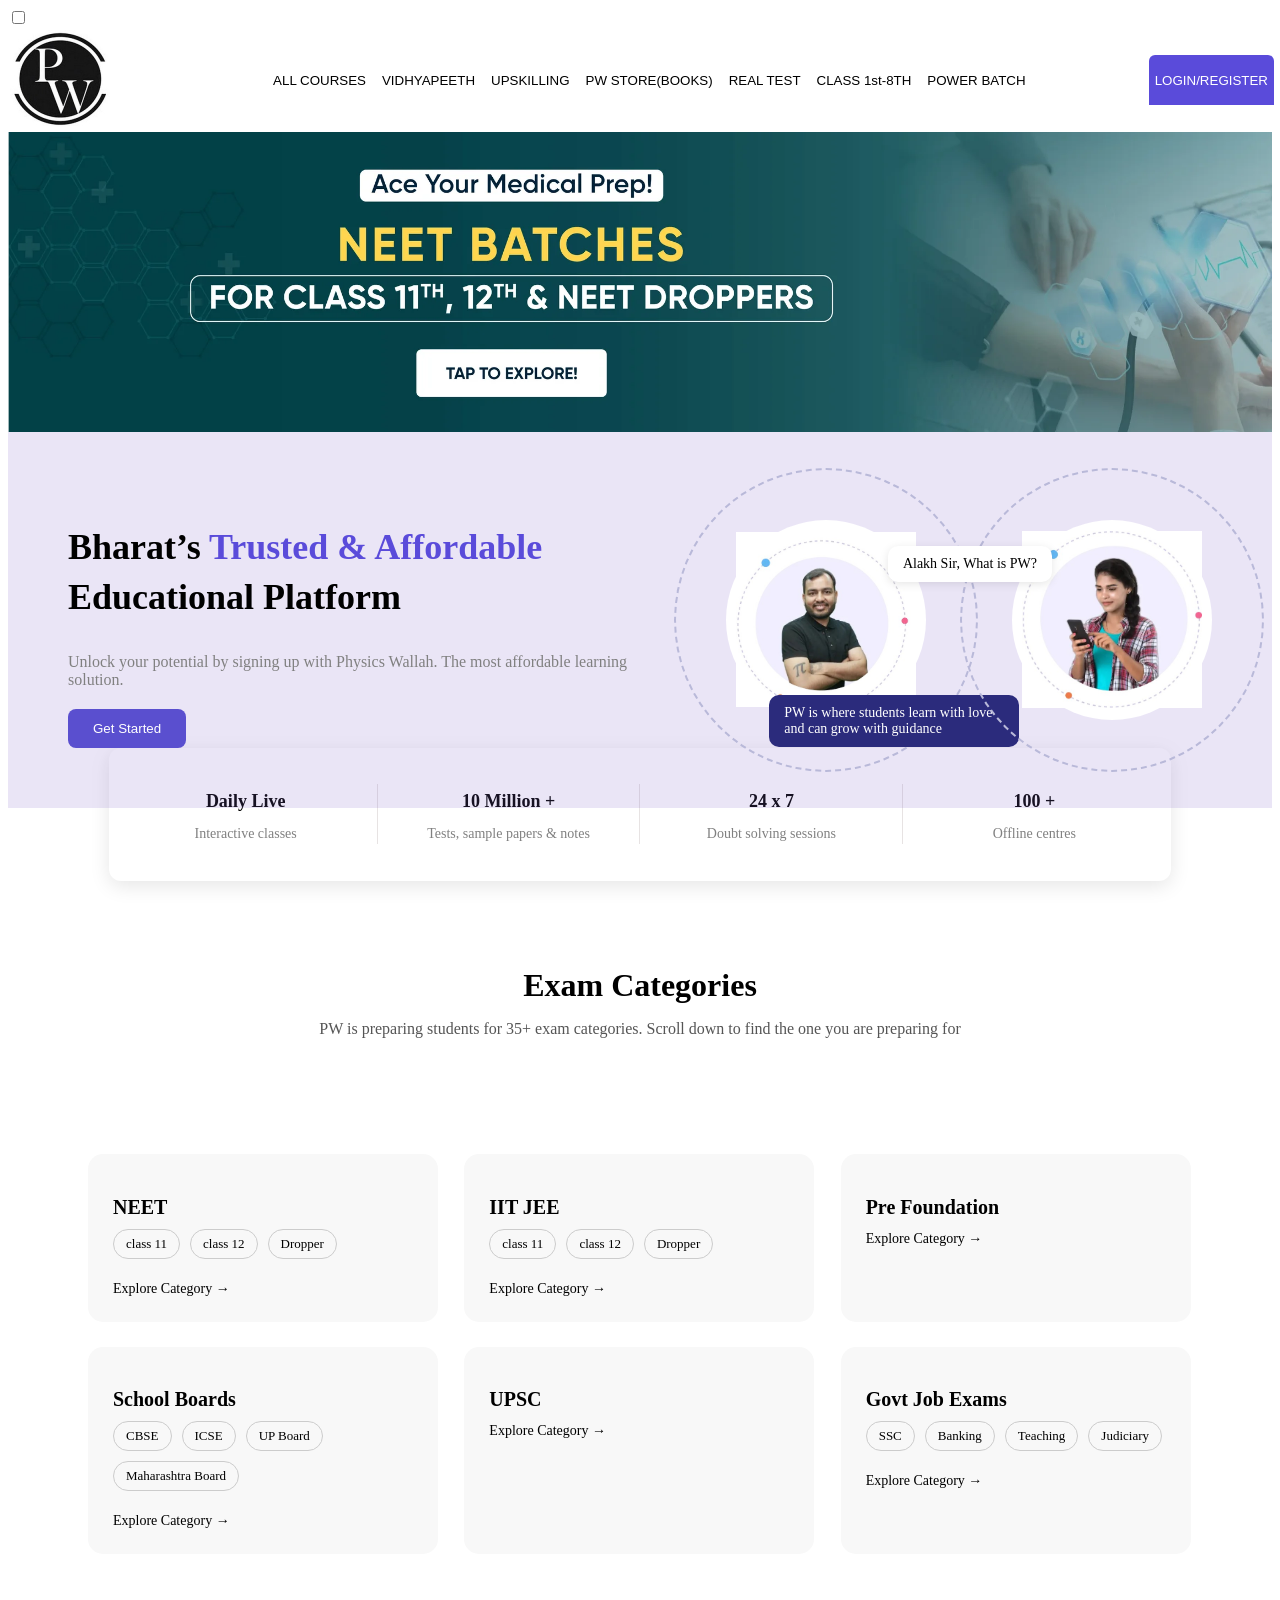
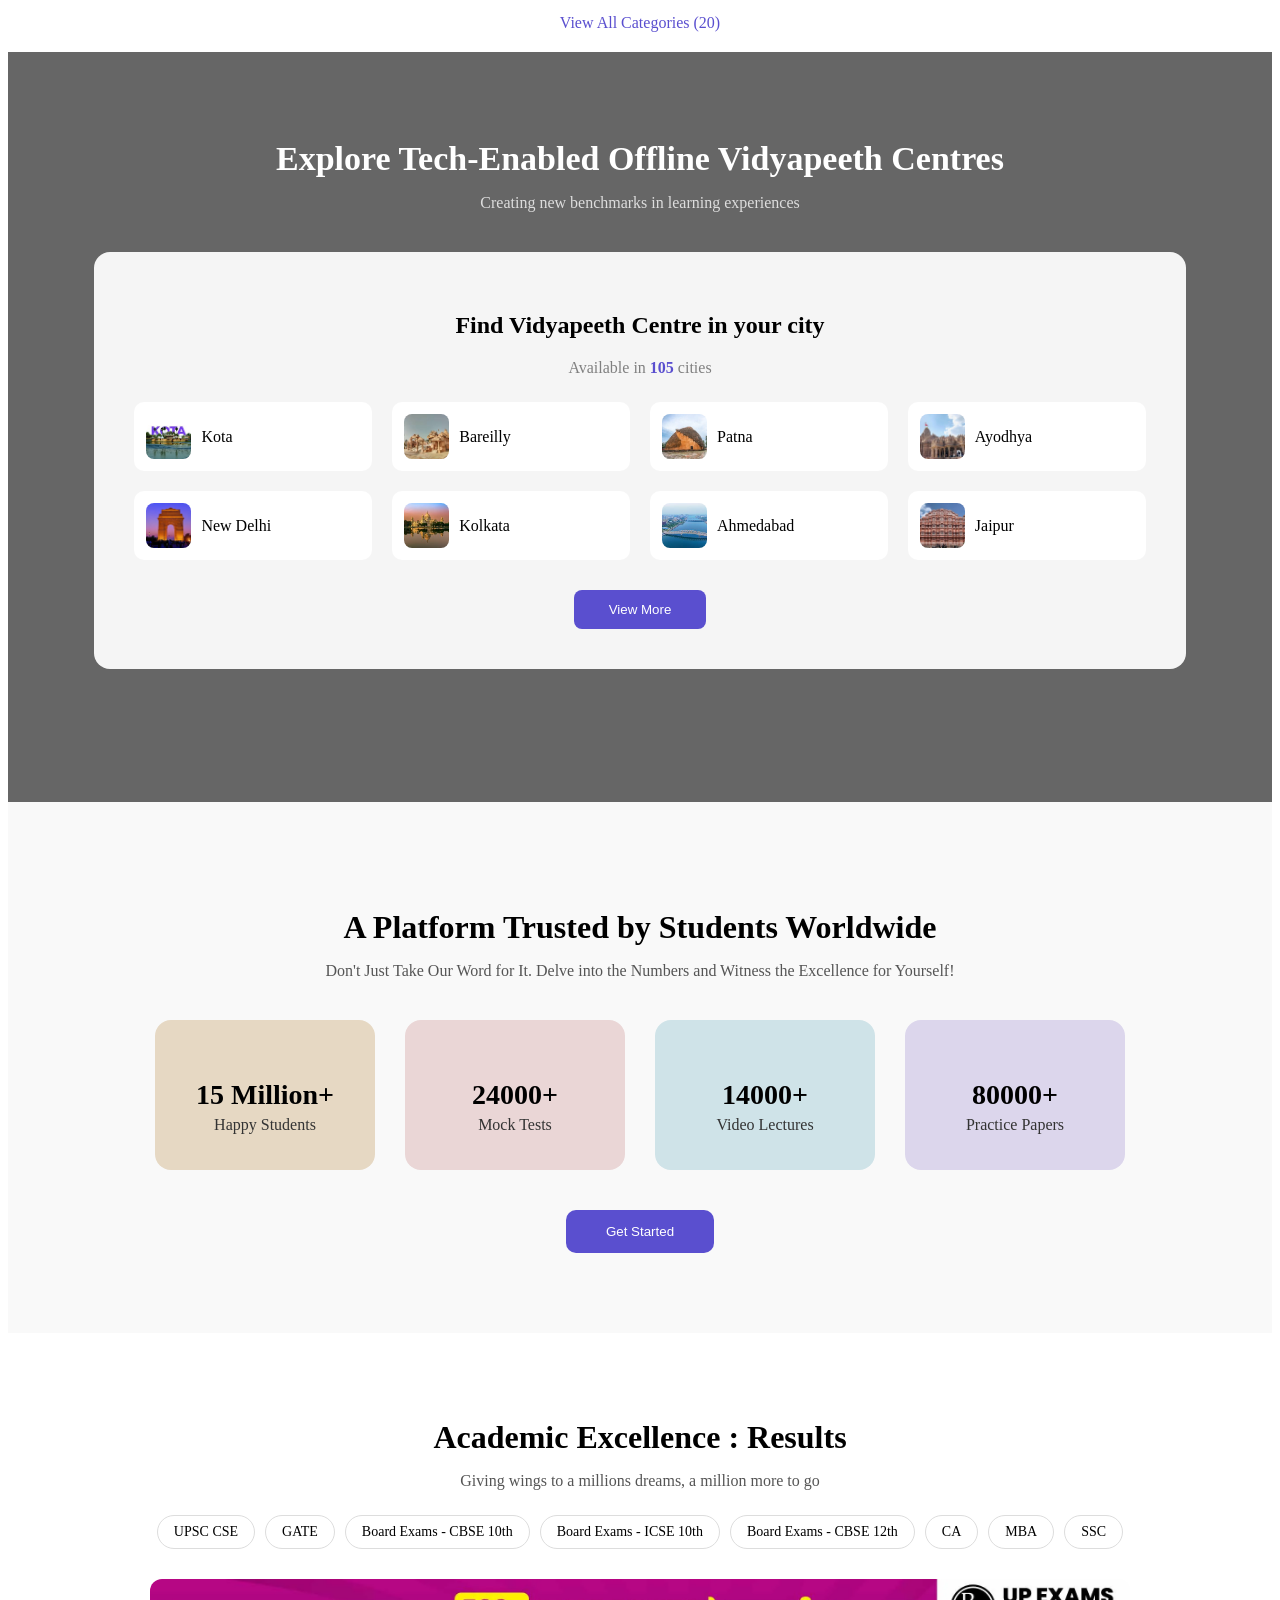
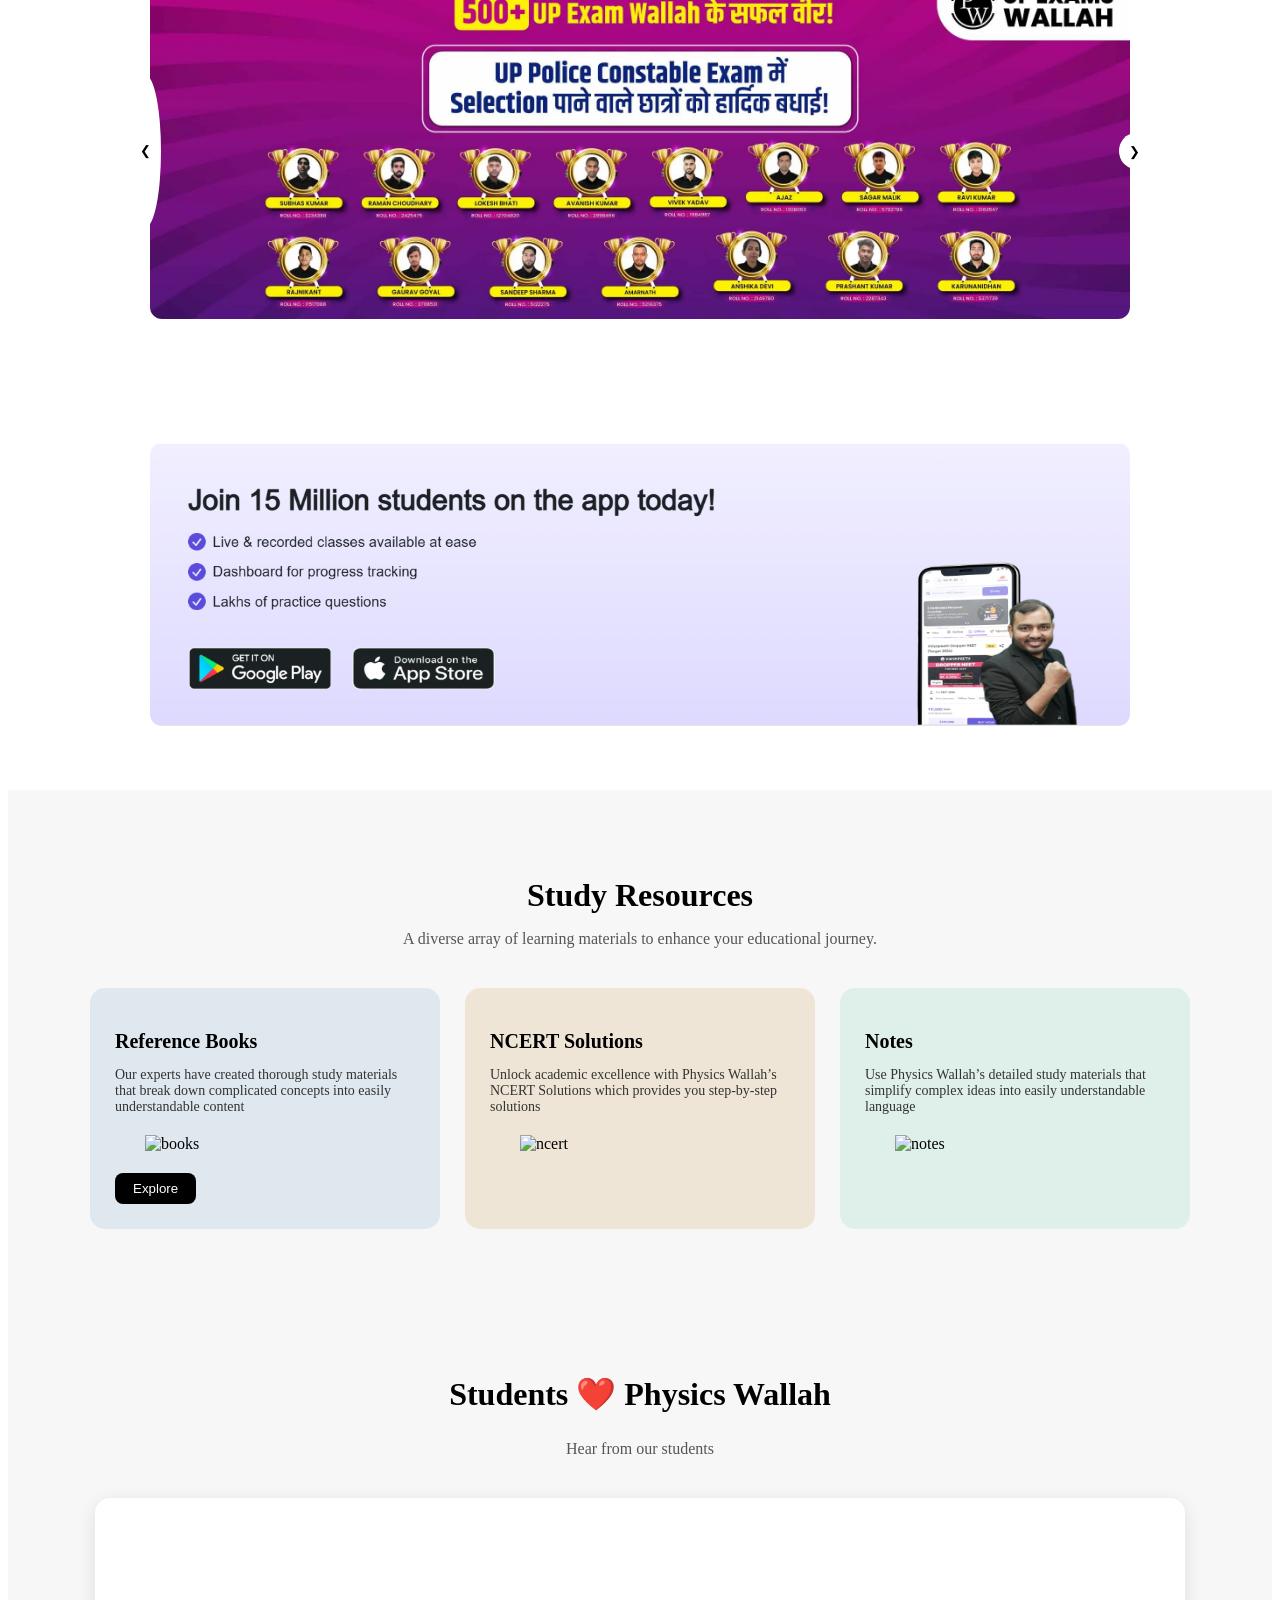
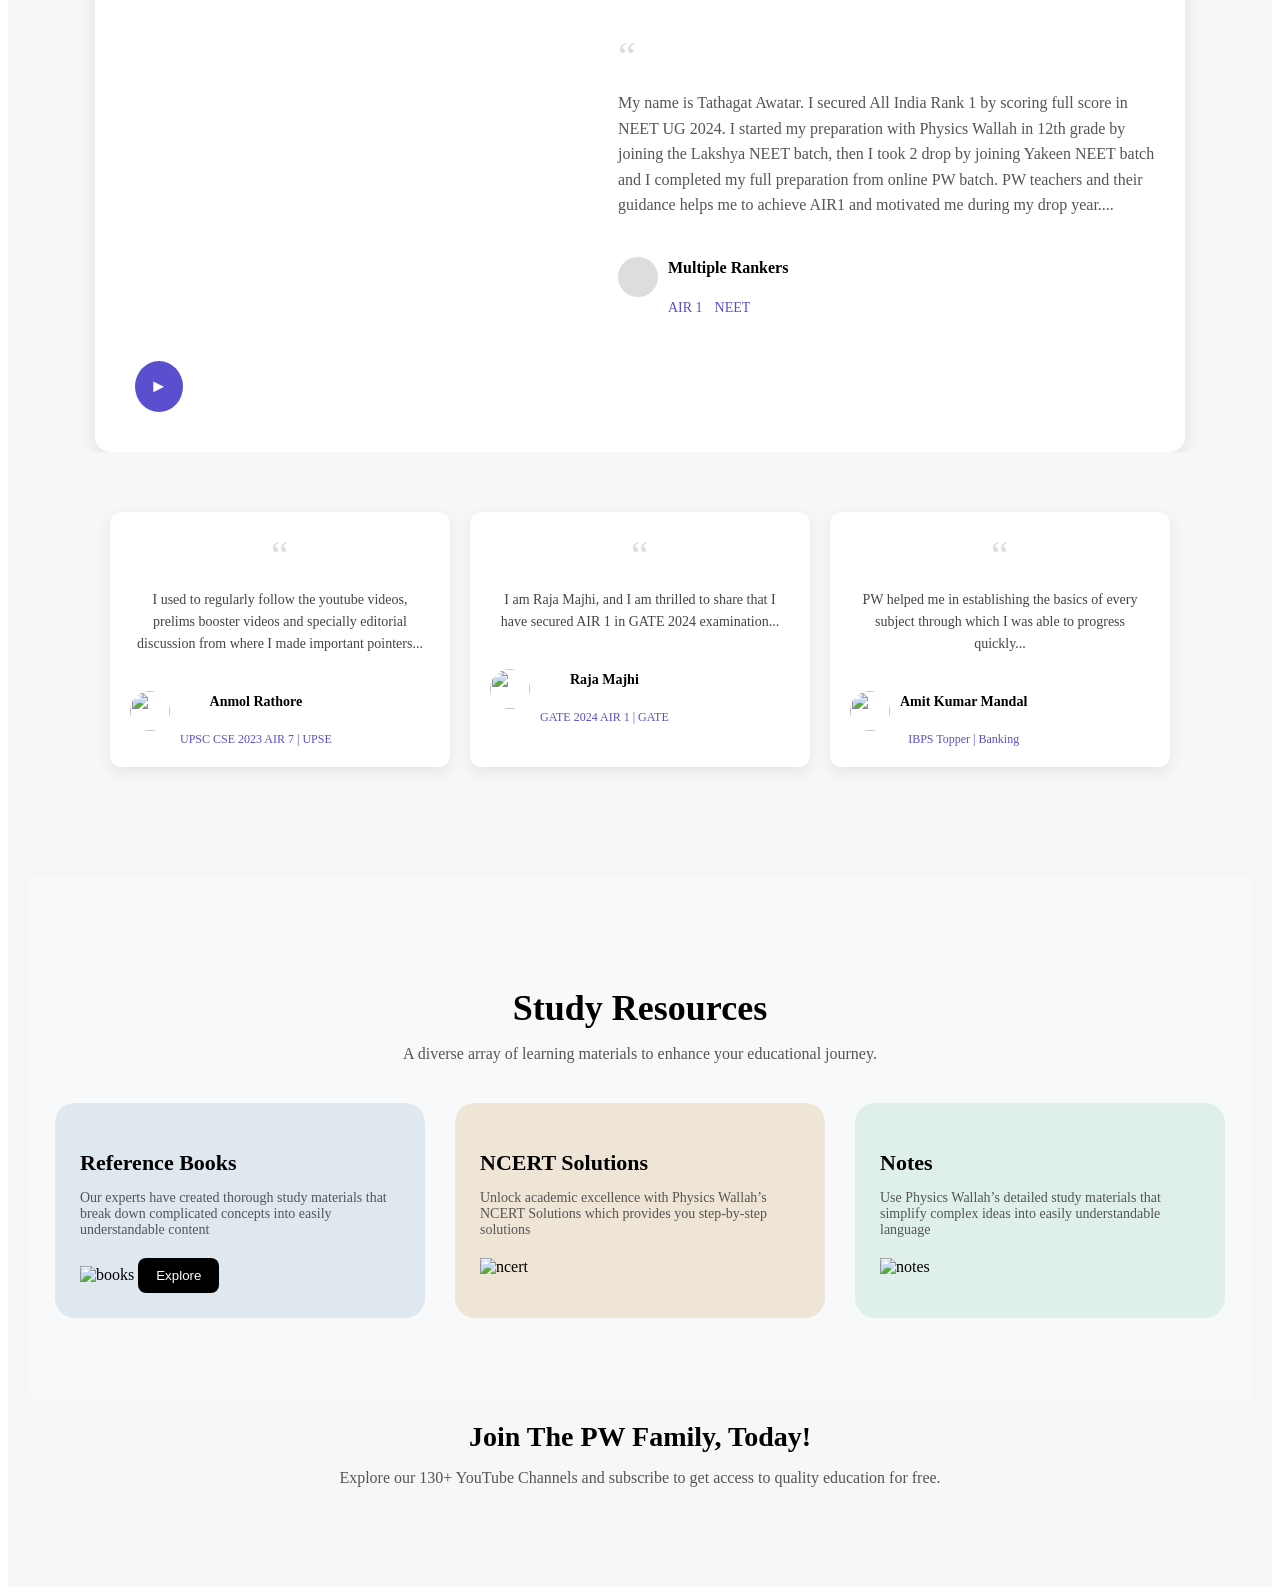
==== index.html @ 2d6296f9 "Rename Index.html to index.html" ====
<!DOCTYPE html>
<html lang="en">
<head>
    <meta charset="UTF-8">
    <meta name="viewport" content="width=device-width, initial-scale=1.0">
    <title>PW</title>
    <link rel="stylesheet" href="index.css">
    <link rel="stylesheet" href="https://cdnjs.cloudflare.com/ajax/libs/font-awesome/7.0.1/css/all.min.css" integrity="sha512-2SwdPD6INVrV/lHTZbO2nodKhrnDdJK9/kg2XD1r9uGqPo1cUbujc+IYdlYdEErWNu69gVcYgdxlmVmzTWnetw==" crossorigin="anonymous" referrerpolicy="no-referrer" />
</head>
<body>

  <label for="check"><i class="fa-solid fa-bars"></i></label>
  <input type="checkbox" id="check">
  <header id="navbr">
      <img src="IMAGES/logo (1).jpg" alt="">
            <ul class="mainoption">
              <nav>

           <button > <li class="option">ALL COURSES</li></button>
           <button > <li class="option"> VIDHYAPEETH</li></button>
            <button ><li class="option">UPSKILLING</li></button>
           <button > <li class="option">PW STORE(BOOKS)</li></button>
            <button ><li class="option">REAL TEST</li></button>
            <button ><li class="option">CLASS 1st-8TH</li></button>
           <button ><li class="option">POWER BATCH</li></button>   
                        

            </ul>
 <button class="btn">LOGIN/REGISTER</button>
 
          </nav>
 </header>
 <main>
 <section id="Firstpage">
 </section>
 <section class="hero">
  <div class="hero-left">
    <h1>
      Bharat’s <span>Trusted & Affordable</span><br>
      Educational Platform
    </h1>
    <p>
      Unlock your potential by signing up with Physics Wallah.
      The most affordable learning solution.
    </p>

    <button>Get Started</button>
  </div>

   <!-- LEFT PERSON -->
  <div class="person left">
    <div class="circle">
      <img src="IMAGES/hero-student-w (2) - Copy.jpg" alt="">
    </div>

    <div class="chat left-chat">
      PW is where students learn with love and can grow with guidance
    </div>
  </div>

  <!-- RIGHT PERSON -->
  <div class="person right">
    <div class="circle">
      <img src="IMAGES/hero-student-w (2).jpg" alt="">
    </div>

    <div class="chat right-chat">
      Alakh Sir, What is PW?
    </div>
  </div>

</section>

<!-- FEATURES SECTION -->
<section class="features">

  <div class="feature-box">
    <div class="feature">
    <i class="fa-solid fa-video"></i>
      <h3>Daily Live</h3>
      <p>Interactive classes</p>
    </div>

    <div class="divider"></div>

    <div class="feature">
    <i class="fa-solid fa-book"></i>
      <h3>10 Million +</h3>
      <p>Tests, sample papers & notes</p>
    </div>

    <div class="divider"></div>

    <div class="feature">
    <i class="fa-solid fa-circle-question"></i>
      <h3>24 x 7</h3>
      <p>Doubt solving sessions</p>
    </div>

    <div class="divider"></div>

    <div class="feature">
     <i class="fa-solid fa-award"></i>
      <h3>100 +</h3>
      <p>Offline centres</p>
    </div>
  </div>

</section>

<!-- EXAM CATEGORIES -->
<section class="exam">
  <h1>Exam Categories</h1>
  <p>
    PW is preparing students for 35+ exam categories. 
    Scroll down to find the one you are preparing for
  </p>
</section>

<section class="categories">

  <div class="card">
    <h2>NEET</h2>
    <div class="tags">
      <span>class 11</span>
      <span>class 12</span>
      <span>Dropper</span>
    </div>
    <div class="explore">Explore Category →</div>
  </div>

  <div class="card">
    <h2>IIT JEE</h2>
    <div class="tags">
      <span>class 11</span>
      <span>class 12</span>
      <span>Dropper</span>
    </div>
    <div class="explore">Explore Category →</div>
  </div>

  <div class="card">
    <h2>Pre Foundation</h2>
    <div class="explore">Explore Category →</div>
  </div>

  <div class="card">
    <h2>School Boards</h2>
    <div class="tags">
      <span>CBSE</span>
      <span>ICSE</span>
      <span>UP Board</span>
      <span>Maharashtra Board</span>
    </div>
    <div class="explore">Explore Category →</div>
  </div>

  <div class="card">
    <h2>UPSC</h2>
    <div class="explore">Explore Category →</div>
  </div>

  <div class="card">
    <h2>Govt Job Exams</h2>
    <div class="tags">
      <span>SSC</span>
      <span>Banking</span>
      <span>Teaching</span>
      <span>Judiciary</span>
    </div>
    <div class="explore">Explore Category →</div>
  </div>

</section>

<div class="view-all">View All Categories (20)</div>
<section class="offline">

  <!-- VIDEO BACKGROUND -->
  <video autoplay muted loop class="bg-video">
    <source src="IMAGES/background vd" type="video/mp4">
  </video>

  <!-- DARK OVERLAY -->
  <div class="overlay"></div>

  <!-- TEXT ON TOP -->
  <div class="offline-text">
    <h1>Explore Tech-Enabled Offline Vidyapeeth Centres</h1>
    <p>Creating new benchmarks in learning experiences</p>
  </div>

  <!-- WHITE BOX -->
  <div class="offline-box">

    <h2>Find Vidyapeeth Centre in your city</h2>
    <p class="cities">Available in <span>105</span> cities</p>

    <!-- CITY GRID -->
    <div class="city-grid">

      <div class="city">
        <img src="IMAGES/kota.jpg">
        <span>Kota</span>
      </div>

      <div class="city">
        <img src="IMAGES/bareilly.jpg">
        <span>Bareilly</span>
      </div>

      <div class="city">
        <img src="IMAGES/patna.jpg">
        <span>Patna</span>
      </div>

      <div class="city">
        <img src="IMAGES/ayodhya.jpg">
        <span>Ayodhya</span>
      </div>

      <div class="city">
        <img src="IMAGES/delhi.jpg">
        <span>New Delhi</span>
      </div>

      <div class="city">
        <img src="IMAGES/kolkata.jpg">
        <span>Kolkata</span>
      </div>

      <div class="city">
        <img src="IMAGES/ahmedabad.jpg">
        <span>Ahmedabad</span>
      </div>

      <div class="city">
        <img src="IMAGES/jaipur.jpg">
        <span>Jaipur</span>
      </div>

    </div>

    <button class="view-more">View More</button>

  </div>

</section>


</section>

<section class="stats">

  <h1>A Platform Trusted by Students Worldwide</h1>
  <p>
    Don't Just Take Our Word for It. Delve into the Numbers and Witness the Excellence for Yourself!
  </p>

  <div class="stats-container">

    <div class="stat-card">
      <h2>15 Million+</h2>
      <span>Happy Students</span>
    </div>

    <div class="stat-card">
      <h2>24000+</h2>
      <span>Mock Tests</span>
    </div>

    <div class="stat-card">
      <h2>14000+</h2>
      <span>Video Lectures</span>
    </div>

    <div class="stat-card">
      <h2>80000+</h2>
      <span>Practice Papers</span>
    </div>

  </div>

  <button class="get-started">Get Started</button>

</section>


<section class="results">

  <h1>Academic Excellence : Results</h1>
  <p>Giving wings to a millions dreams, a million more to go</p>

  <!-- FILTER BUTTONS -->
  <div class="filters">
    <span>UPSC CSE</span>
    <span>GATE</span>
    <span>Board Exams - CBSE 10th</span>
    <span>Board Exams - ICSE 10th</span>
    <span>Board Exams - CBSE 12th</span>
    <span>CA</span>
    <span>MBA</span>
    <span>SSC</span>
  </div>

  <!-- RESULT BANNER -->
  <div class="result-banner">
    <img src="IMAGES/exam wallah" alt="results">
    <button class="arrow left">&#10094;</button>
    <button class="arrow right">&#10095;</button>
  </div>

</section>

<!-- DOWNLOAD -->
  <section class="image-section">

  <div class="image-container">
    <img src="IMAGES/DOWNLOAD.png" alt="">
  </div>

</section>
<section class="resources">

  <h1>Study Resources</h1>
  <p>A diverse array of learning materials to enhance your educational journey.</p>

  <div class="resource-cards">

    <!-- CARD 1 -->
    <div class="card card1">
      <h2>Reference Books</h2>
      <p>
        Our experts have created thorough study materials that break down 
        complicated concepts into easily understandable content
      </p>
      <img src="books.png" alt="books">
      <button>Explore</button>
    </div>

    <!-- CARD 2 -->
    <div class="card card2">
      <h2>NCERT Solutions</h2>
      <p>
        Unlock academic excellence with Physics Wallah’s NCERT Solutions 
        which provides you step-by-step solutions
      </p>
      <img src="ncert.png" alt="ncert">
    </div>

    <!-- CARD 3 -->
    <div class="card card3">
      <h2>Notes</h2>
      <p>
        Use Physics Wallah’s detailed study materials that simplify 
        complex ideas into easily understandable language
      </p>
      <img src="notes.png" alt="notes">
    </div>

  </div>

</section>

<section class="testimonials">

  <h1>Students ❤️ Physics Wallah</h1>
  <p>Hear from our students</p>

  <div class="testimonial-card">

    <!-- LEFT SIDE (IMAGE / VIDEO) -->
    <div class="video-box">
      <iframe width="500" height="500" src="https://www.youtube.com/embed/xrEUbWOLZ34" title="NEET Topper Struggle" frameborder="0" allow="accelerometer; autoplay; clipboard-write; encrypted-media; gyroscope; picture-in-picture; web-share" referrerpolicy="strict-origin-when-cross-origin" allowfullscreen></iframe>
      <div class="play-btn">&#9658;</div>
    </div>

    <!-- RIGHT SIDE (TEXT) -->
    <div class="testimonial-content">
      <span class="quote">“</span>

      <p>
        My name is Tathagat Awatar. I secured All India Rank 1 by scoring full score in NEET UG 2024.
        I started my preparation with Physics Wallah in 12th grade by joining the Lakshya NEET batch,
        then I took 2 drop by joining Yakeen NEET batch and I completed my full preparation from online PW batch.
        PW teachers and their guidance helps me to achieve AIR1 and motivated me during my drop year....
      </p>

      <div class="student-info">
        <div class="avatar"></div>
        <div>
          <h4>Multiple Rankers</h4>
          <span class="tag">AIR 1</span>
          <span class="tag">NEET</span>
        </div>
      </div>

    </div>

  </div>

  <section class="reviews">

  <div class="review-cards">

    <!-- CARD 1 -->
    <div class="review-card">
      <span class="quote">“</span>
      <p>
        I used to regularly follow the youtube videos, prelims booster videos and specially editorial discussion 
        from where I made important pointers...
      </p>

      <div class="review-user">
        <img src="user1.jpg">
        <div>
          <h4>Anmol Rathore</h4>
          <span>UPSC CSE 2023 AIR 7 | UPSE</span>
        </div>
      </div>
    </div>

    <!-- CARD 2 -->
    <div class="review-card">
      <span class="quote">“</span>
      <p>
        I am Raja Majhi, and I am thrilled to share that I have secured AIR 1 in GATE 2024 examination...
      </p>

      <div class="review-user">
        <img src="user2.jpg">
        <div>
          <h4>Raja Majhi</h4>
          <span>GATE 2024 AIR 1 | GATE</span>
        </div>
      </div>
    </div>

    <!-- CARD 3 -->
    <div class="review-card">
      <span class="quote">“</span>
      <p>
        PW helped me in establishing the basics of every subject through which I was able to progress quickly...
      </p>

      <div class="review-user">
        <img src="user3.jpg">
        <div>
          <h4>Amit Kumar Mandal</h4>
          <span>IBPS Topper | Banking</span>
        </div>
      </div>
    </div>

  </div>

  
</section>



<section class="resources-section">
  <div class="container">

    <h2 class="section-title">Study Resources</h2>
    <p class="section-subtitle">
      A diverse array of learning materials to enhance your educational journey.
    </p>

    <div class="resources-grid">

      <!-- Card 1 -->
      <div class="resource-card card1">
        <h3>Reference Books</h3>
        <p>
          Our experts have created thorough study materials that break down 
          complicated concepts into easily understandable content
        </p>
        <img src="books.png" alt="books">
        <button class="explore-btn">Explore</button>
      </div>

      <!-- Card 2 -->
      <div class="resource-card card2">
        <h3>NCERT Solutions</h3>
        <p>
          Unlock academic excellence with Physics Wallah’s NCERT Solutions 
          which provides you step-by-step solutions
        </p>
        <img src="ncert.png" alt="ncert">
      </div>

      <!-- Card 3 -->
      <div class="resource-card card3">
        <h3>Notes</h3>
        <p>
          Use Physics Wallah’s detailed study materials that simplify complex 
          ideas into easily understandable language
        </p>
        <img src="notes.png" alt="notes">
      </div>

    </div>

  </div>
</section>


<!-- CTA -->
  <div class="cta">
    <h2>Join The PW Family, Today!</h2>
    <p>Explore our 130+ YouTube Channels and subscribe to get access to quality education for free.</p>
  </div>

</section>


</main>



</body>
</html>
---- index.css ----
*/{
border: 0px;
margin: 0px;
box-sizing: border-box;
scroll-behavior: smooth;
}

#navbr{
width: 100%;
height: 100%;
border: 2px solid white;
display: flex;
flex-wrap: wrap;
justify-content: space-between;
align-items: center;
}



.mainoption{ 
list-style: none;
gap: 30px;
display: flex;
font-weight: 100;
}
 
.mainoption button{
border: none;
background-color: white;
}

.btn{
color: white;
background-color: rgb(90, 75, 218);
border-top-left-radius: 6px;
border-top-right-radius: 6px;
border: 3px;
height: 50px;

}

.option{
display: flex;
cursor: pointer;
}

.option button{
  transition: all 1s ease;
}

#option button:hover{
background-color: #5a4fcf;

}

#Firstpage{
display: flex;
height: 300px;
width: 100%;
background-size: cover;
background-repeat: no-repeat;
background-image: url(IMAGES/banner2.webp);
justify-content: center;
align-items: center;
flex-direction: column;

}

.hero {
  display: flex;
  justify-content: space-between;
  align-items: center;
  padding: 60px;
  background: #866ac82c;
  position: relative;

}

.hero-left {
  width: 50%;
  position: relative;
}

.hero-left h1 {
  font-size: 36px;
  line-height: 1.4;
}

.hero-left span {
  color: rgb(90, 75, 218) ;
}

.hero-left p {
  margin: 20px 0;
  color: gray;
}

.hero-left button {
  padding: 12px 25px;
  background: #5a4fcf;
  color: white;
  border: none;
  border-radius: 8px;
  cursor: pointer;
}

.hero-left button:hover {
  background: #473bb5;
}

/* RIGHT SIDE DESIGN */
.hero-right {
  width: 40%;
}

* SECTION BACKGROUND */
.interaction {
  position: relative;
  height: 500px;
  background: linear-gradient(to right, #f5f5f5, #eaeafc);
  overflow: hidden;
}

/* PERSON COMMON */
.person {
  /* position: absolute; */
}

/* LEFT PERSON */
.left {
  bottom: 20px;
  left: 80px;
}

/* RIGHT PERSON */
.right {
  top: 50px;
  right: 100px;
}

/* CIRCLE DESIGN */
.circle {
  width: 200px;
  height: 200px;
  border-radius: 50%;
  background: white;
  display: flex;
  justify-content: center;
  align-items: center;
  position: relative;
}

/* DOTTED BORDER EFFECT */
.circle::after {
  content: "";
  position: absolute;
  width: 300px;
  height: 300px;
  border: 2px dashed #b9b9d9;
  border-radius: 50%;
}

/* IMAGE */
.circle img {
  width: 180px;
}

/* CHAT BOX */
.chat {
  position: absolute;
  padding: 10px 15px;
  border-radius: 10px;
  font-size: 14px;
  max-width: 220px;
}

/* LEFT CHAT */
.left-chat {
  background: #2b2b7c;
  color: white;
  top: 70%;
  /* left: 220px; */
  right: 20%;
}

/* RIGHT CHAT */
.right-chat {
  background: white;
  color: black;
  bottom: 60%;
  right: 220px;
  box-shadow: 0 2px 10px rgba(0,0,0,0.1);
}

/* ===== FEATURES SECTION ===== */
.features {
  display: flex;
  justify-content: center;
  margin-top: -60px;
}

.feature-box {
  background: white;
  width: 80%;
  display: flex;
  justify-content: space-between;
  padding: 25px;
  border-radius: 12px;
  box-shadow: 0 5px 20px rgba(0,0,0,0.1);
  align-items: center;
}

/* SINGLE FEATURE */
.feature {
  text-align: center;
  width: 22%;
}

.feature img {
  width: 40px;
  margin-bottom: 10px;
}

.feature h3 {
  font-size: 18px;
  margin-bottom: 5px;
}

.feature p {
  font-size: 14px;
  color: gray;
}

/* DIVIDER LINE */
.divider {
  width: 1px;
  height: 60px;
  background: #e7e3e3;
}

/* ===== EXAM SECTION ===== */
.exam {
  text-align: center;
  padding: 60px 20px;
}

.exam h1 {
  font-size: 32px;
  margin-bottom: 10px;
}

.exam p {
  color: #555;
  font-size: 16px;
}

/* ===== CATEGORY GRID ===== */
.categories {
  display: grid;
  grid-template-columns: repeat(3, 1fr);
  gap: 25px;
  padding: 40px 80px;
}

/* CARD */
.card {
  background: #f8f8f8;
  padding: 25px;
  border-radius: 12px;
  position: relative;
  overflow: hidden;
  transition: 0.3s;
  
}

.card:hover {
  transform: translateY(-5px);
}

/* TITLE */
.card h2 {
  margin-bottom: 15px;
}

/* TAGS */
.tags {
  display: flex;
  flex-wrap: wrap;
  gap: 10px;
  margin-bottom: 20px;
}

.tags span {
  border: 1px solid #ccc;
  padding: 6px 12px;
  border-radius: 20px;
  font-size: 13px;
}

/* EXPLORE BUTTON */
.explore {
  font-size: 14px;
  cursor: pointer;
  display: inline-block;
}

.explore:hover {
  color: #5a4fcf;
}

/* RIGHT SIDE CURVE DESIGN */
.card::after {
  content: "";
  position: absolute;
  width: 180px;
  height: 180px;
  background: #e6e6f9;
  border-radius: 50%;
  right: -60px;
  top: -40px;
}

/* VIEW ALL */
.view-all {
  text-align: center;
  margin: 20px;
  color: #5a4fcf;
  cursor: pointer;
}

/* ===== OFFLINE SECTION ===== */
.offline {
  position: relative;
  height: 750px;
  overflow: hidden;
}

/* VIDEO BACKGROUND */
.bg-video {
  position: absolute;
  width: 100%;
  height: 100%;
  object-fit: cover;
  top: 0;
  left: 0;
}

/* DARK OVERLAY */
.overlay {
  position: absolute;
  width: 100%;
  height: 100%;
  background: rgba(0,0,0,0.6);
  top: 0;
  left: 0;
}

/* TEXT */
.offline-text {
  position: relative;
  z-index: 2;
  text-align: center;
  color: white;
  padding-top: 60px;
}

.offline-text h1 {
  font-size: 34px;
  margin-bottom: 10px;
}

.offline-text p {
  color: #ddd;
}

/* WHITE BOX */
.offline-box {
  position: relative;
  z-index: 2;
  width: 80%;
  margin: 40px auto;
  background: #f5f5f5;
  padding: 40px;
  border-radius: 16px;
  text-align: center;
}

/* SUBTEXT */
.cities {
  margin: 10px 0 25px;
  color: gray;
}

.cities span {
  color: #5a4fcf;
  font-weight: bold;
}

/* GRID */
.city-grid {
  display: grid;
  grid-template-columns: repeat(4, 1fr);
  gap: 20px;
}

/* CITY CARD */
.city {
  background: white;
  padding: 12px;
  border-radius: 10px;
  display: flex;
  align-items: center;
  gap: 10px;
  transition: 0.3s;
  cursor: pointer;
}

.city:hover {
  transform: scale(1.05);
}

/* IMAGE */
.city img {
  width: 45px;
  height: 45px;
  border-radius: 8px;
  object-fit: cover;
}

/* BUTTON */
.view-more {
  margin-top: 30px;
  padding: 12px 35px;
  background: #5a4fcf;
  color: white;
  border: none;
  border-radius: 8px;
  cursor: pointer;
}

.view-more:hover {
  background: #473bb5;
}

/* ===== STATS SECTION ===== */
.stats {
  text-align: center;
  padding: 80px 20px;
  background: #f9f9f9;
}

/* HEADING */
.stats h1 {
  font-size: 32px;
  margin-bottom: 10px;
}

/* SUBTEXT */
.stats p {
  color: #555;
  margin-bottom: 40px;
}

/* CONTAINER */
.stats-container {
  display: flex;
  justify-content: center;
  gap: 30px;
  flex-wrap: wrap;
}

/* CARD */
.stat-card {
  width: 220px;
  height: 150px;
  border-radius: 16px;
  display: flex;
  flex-direction: column;
  justify-content: center;
  align-items: center;
}

/* COLORS  */
.stat-card:nth-child(1) {
  background: #e6d8c3;
}

.stat-card:nth-child(2) {
  background: #ead6d6;
}

.stat-card:nth-child(3) {
  background: #cfe3e8;
}

.stat-card:nth-child(4) {
  background: #dcd6ec;
}

/* TEXT */
.stat-card h2 {
  font-size: 28px;
  margin-bottom: 5px;
}

.stat-card span {
  color: #333;
}

/* BUTTON */
.get-started {
  margin-top: 40px;
  padding: 14px 40px;
  background: #5a4fcf;
  color: white;
  border: none;
  border-radius: 10px;
  cursor: pointer;
}

.get-started:hover {
  background: #473bb5;
}
/* ===== RESULTS SECTION ===== */
.results {
  text-align: center;
  padding: 60px 20px;
}

/* HEADING */
.results h1 {
  font-size: 32px;
  margin-bottom: 10px;
}

.results p {
  color: #555;
  margin-bottom: 25px;
}

/* FILTER BUTTONS */
.filters {
  display: flex;
  justify-content: center;
  flex-wrap: wrap;
  gap: 10px;
  margin-bottom: 30px;
}

.filters span {
  padding: 8px 16px;
  border: 1px solid #ddd;
  border-radius: 20px;
  font-size: 14px;
  cursor: pointer;
}

.filters span:hover {
  background: #5a4fcf;
  color: white;
}

/* BANNER */
.result-banner {
  position: relative;
  width: 80%;
  margin: auto;
}

.result-banner img {
  width: 100%;
  border-radius: 12px;
}

/* ARROWS */
.arrow {
  position: absolute;
  top: 50%;
  transform: translateY(-50%);
  background: white;
  border: none;
  padding: 10px;
  border-radius: 50%;
  cursor: pointer;
}

.arrow.left {
  left: -20px;
}

.arrow.right {
  right: -20px;
}

/* ===== IMAGE SECTION ===== */
.image-section {
  text-align: center;
  padding: 60px 20px;
}

.image-section h2 {
  font-size: 28px;
  margin-bottom: 25px;
}

/* IMAGE BOX */
.image-container {
  width: 80%;
  margin: auto;
}

.image-container img {
  width: 100%;
  border-radius: 12px;
}


/* SECTION */
.resources {
  text-align: center;
  padding: 60px 20px;
  background: #f7f7f7;
}

/* HEADING */
.resources h1 {
  font-size: 32px;
  margin-bottom: 10px;
}

.resources p {
  color: #555;
  margin-bottom: 40px;
}

/* CARD CONTAINER */
.resource-cards {
  display: flex;
  justify-content: center;
  gap: 25px;
  flex-wrap: wrap;
}

/* CARD */
.card {
  width: 300px;
  padding: 25px;
  border-radius: 15px;
  text-align: left;
  transition: 0.3s;
}

/* REMOVE ANY SHAPE */
.card::before,
.card::after {
  display: none;
}

/* COLORS */
.card1 {
  background: #dfeaf1;
}

.card2 {
  background: #efe3d2;
}

.card3 {
  background: #d9ebe6;
}

/* TEXT */
.card h2 {
  margin-bottom: 10px;
  font-size: 20px;
}

.card p {
  font-size: 14px;
  color: #333;
  margin-bottom: 20px;
}

/* IMAGE */
.card img {
  width: 80%;
  display: block;
  margin: 20px auto;
}

/* BUTTON */
.card button {
  background: black;
  color: white;
  border: none;
  padding: 8px 18px;
  border-radius: 8px;
  cursor: pointer;
}

/* HOVER EFFECT */
.card:hover {
  transform: translateY(-8px);
}

/* ===== TESTIMONIAL SECTION ===== */
.testimonials {
  text-align: center;
  padding: 60px 20px;
  background: #f7f7f7;
}

.testimonials h1 {
  font-size: 32px;
}

.testimonials p {
  color: #555;
  margin-bottom: 40px;
}

/* CARD */
.testimonial-card {
  display: flex;
  align-items: center;
  gap: 30px;
  background: white;
  padding: 25px;
  border-radius: 15px;
  width: 85%;
  margin: auto;
  box-shadow: 0 5px 20px rgba(0,0,0,0.1);
}

/* LEFT VIDEO */
.video-box {
  position: relative;
  width: 45%;
}

.video-box img {
  width: 100%;
  border-radius: 10px;
}

/* PLAY BUTTON */
.play-btn {
  position: absolute;
  bottom: 15px;
  left: 15px;
  background: #5a4fcf;
  color: white;
  padding: 15px;
  border-radius: 50%;
  font-size: 18px;
  cursor: pointer;
}

/* RIGHT TEXT */
.testimonial-content {
  text-align: left;
  width: 55%;
}

.quote {
  font-size: 50px;
  color: #ddd;
}

.testimonial-content p {
  margin: 10px 0 20px;
  line-height: 1.6;
}

/* STUDENT INFO */
.student-info {
  display: flex;
  align-items: center;
  gap: 10px;
}

.avatar {
  width: 40px;
  height: 40px;
  background: #ddd;
  border-radius: 50%;
}

.tag {
  color: #5a4fcf;
  font-size: 14px;
  margin-right: 8px;
}

/* ===== REVIEWS SECTION ===== */
.reviews {
  padding: 60px 20px;
  background: #f7f7f7;
}

/* CARDS CONTAINER */
.review-cards {
  display: flex;
  gap: 20px;
  justify-content: center;
  flex-wrap: wrap;
  margin-bottom: 50px;
}

/* SINGLE CARD */
.review-card {
  width: 300px;
  background: white;
  padding: 20px;
  border-radius: 12px;
  box-shadow: 0 5px 15px rgba(0,0,0,0.08);
}

/* QUOTE */
.quote {
  font-size: 40px;
  color: #ddd;
}

/* TEXT */
.review-card p {
  font-size: 14px;
  color: #444;
  margin: 10px 0 20px;
  line-height: 1.6;
}

/* USER */
.review-user {
  display: flex;
  align-items: center;
  gap: 10px;
}

.review-user img {
  width: 40px;
  height: 40px;
  border-radius: 50%;
}

.review-user h4 {
  font-size: 14px;
}

.review-user span {
  font-size: 12px;
  color: #5a4fcf;
}

/* CTA */
.cta {
  text-align: center;
}

.cta h2 {
  font-size: 28px;
  margin-bottom: 10px;
}

.cta p {
  color: #555;
}

.resources-section {
  padding: 80px 20px;
  background: #f8f9fb;
  text-align: center;
}

.section-title {
  font-size: 36px;
  font-weight: 700;
  margin-bottom: 10px;
}

.section-subtitle {
  color: #555;
  margin-bottom: 50px;
  font-size: 16px;
}

.resources-grid {
  display: flex;
  gap: 30px;
  justify-content: center;
  flex-wrap: wrap;
}

.resource-card {
  width: 320px;
  padding: 25px;
  border-radius: 20px;
  text-align: left;
  position: relative;
  transition: 0.3s;
}

.resource-card h3 {
  font-size: 22px;
  margin-bottom: 10px;
}

.resource-card p {
  font-size: 14px;
  color: #555;
  margin-bottom: 20px;
}

/* Images */
.resource-card img {
  width: 100%;
  max-height: 180px;
  object-fit: contain;
}

/* Button */
.explore-btn {
  background: black;
  color: white;
  border: none;
  padding: 10px 18px;
  border-radius: 8px;
  cursor: pointer;
}

/* Background Colors */
.card1 {
  background: #dfe8ee;
}

.card2 {
  background: #efe5d6;
}

.card3 {
  background: #dff0ea;
}

/* Hover Effect */
.resource-card:hover {
  transform: translateY(-8px);
}

@media(max-width:320px){





  #check:checked~
}
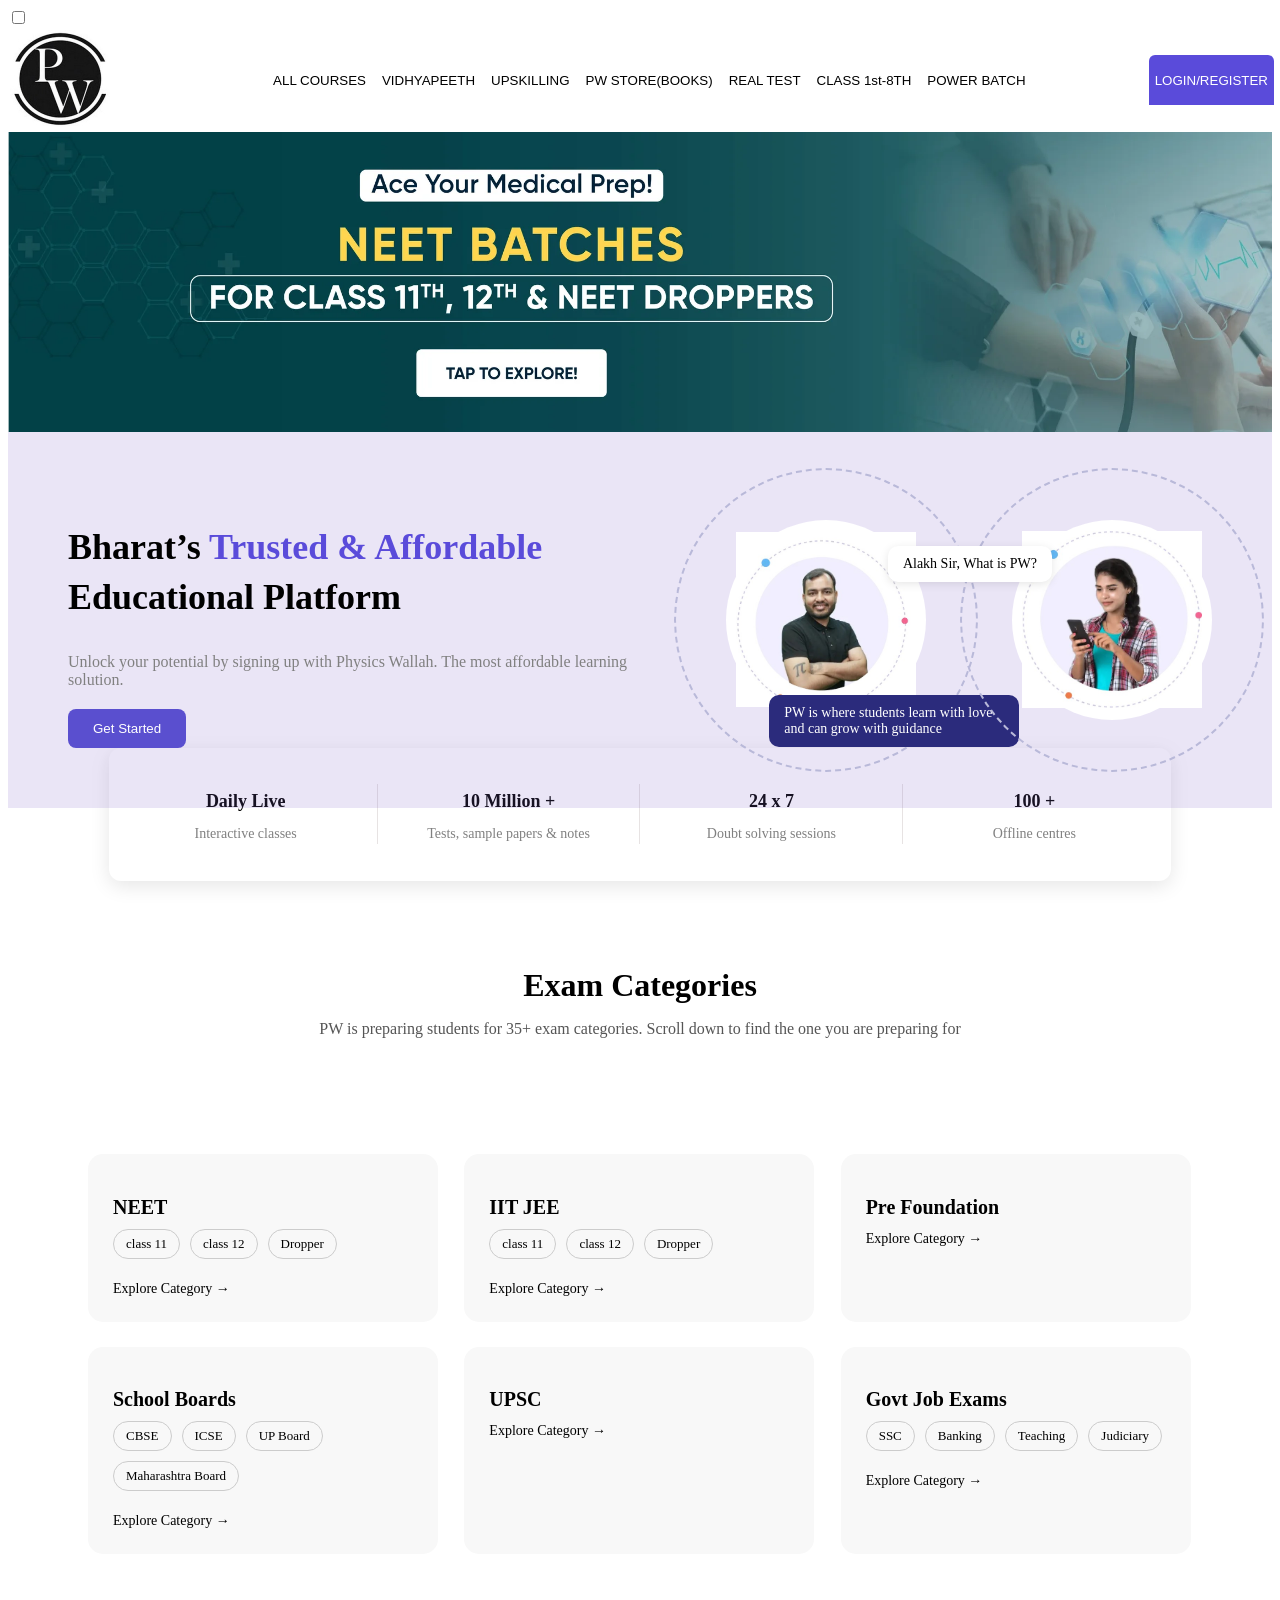
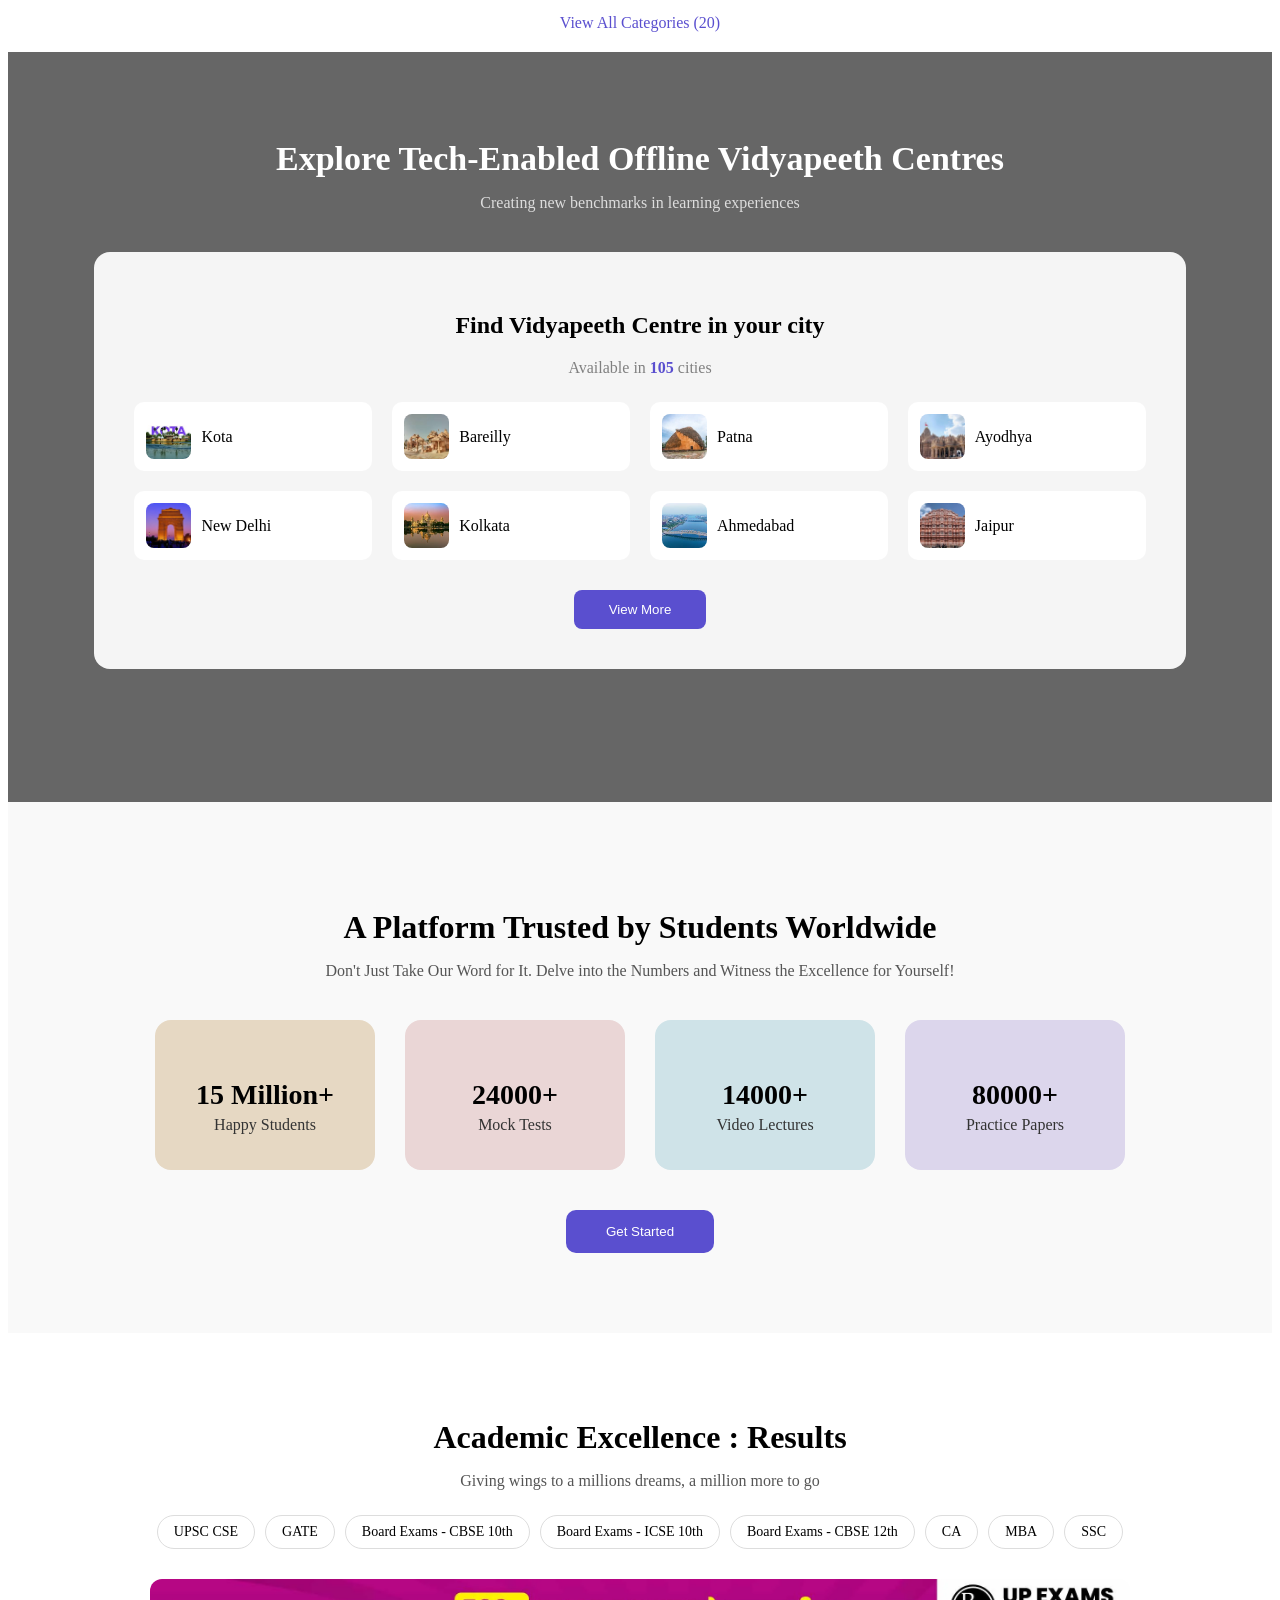
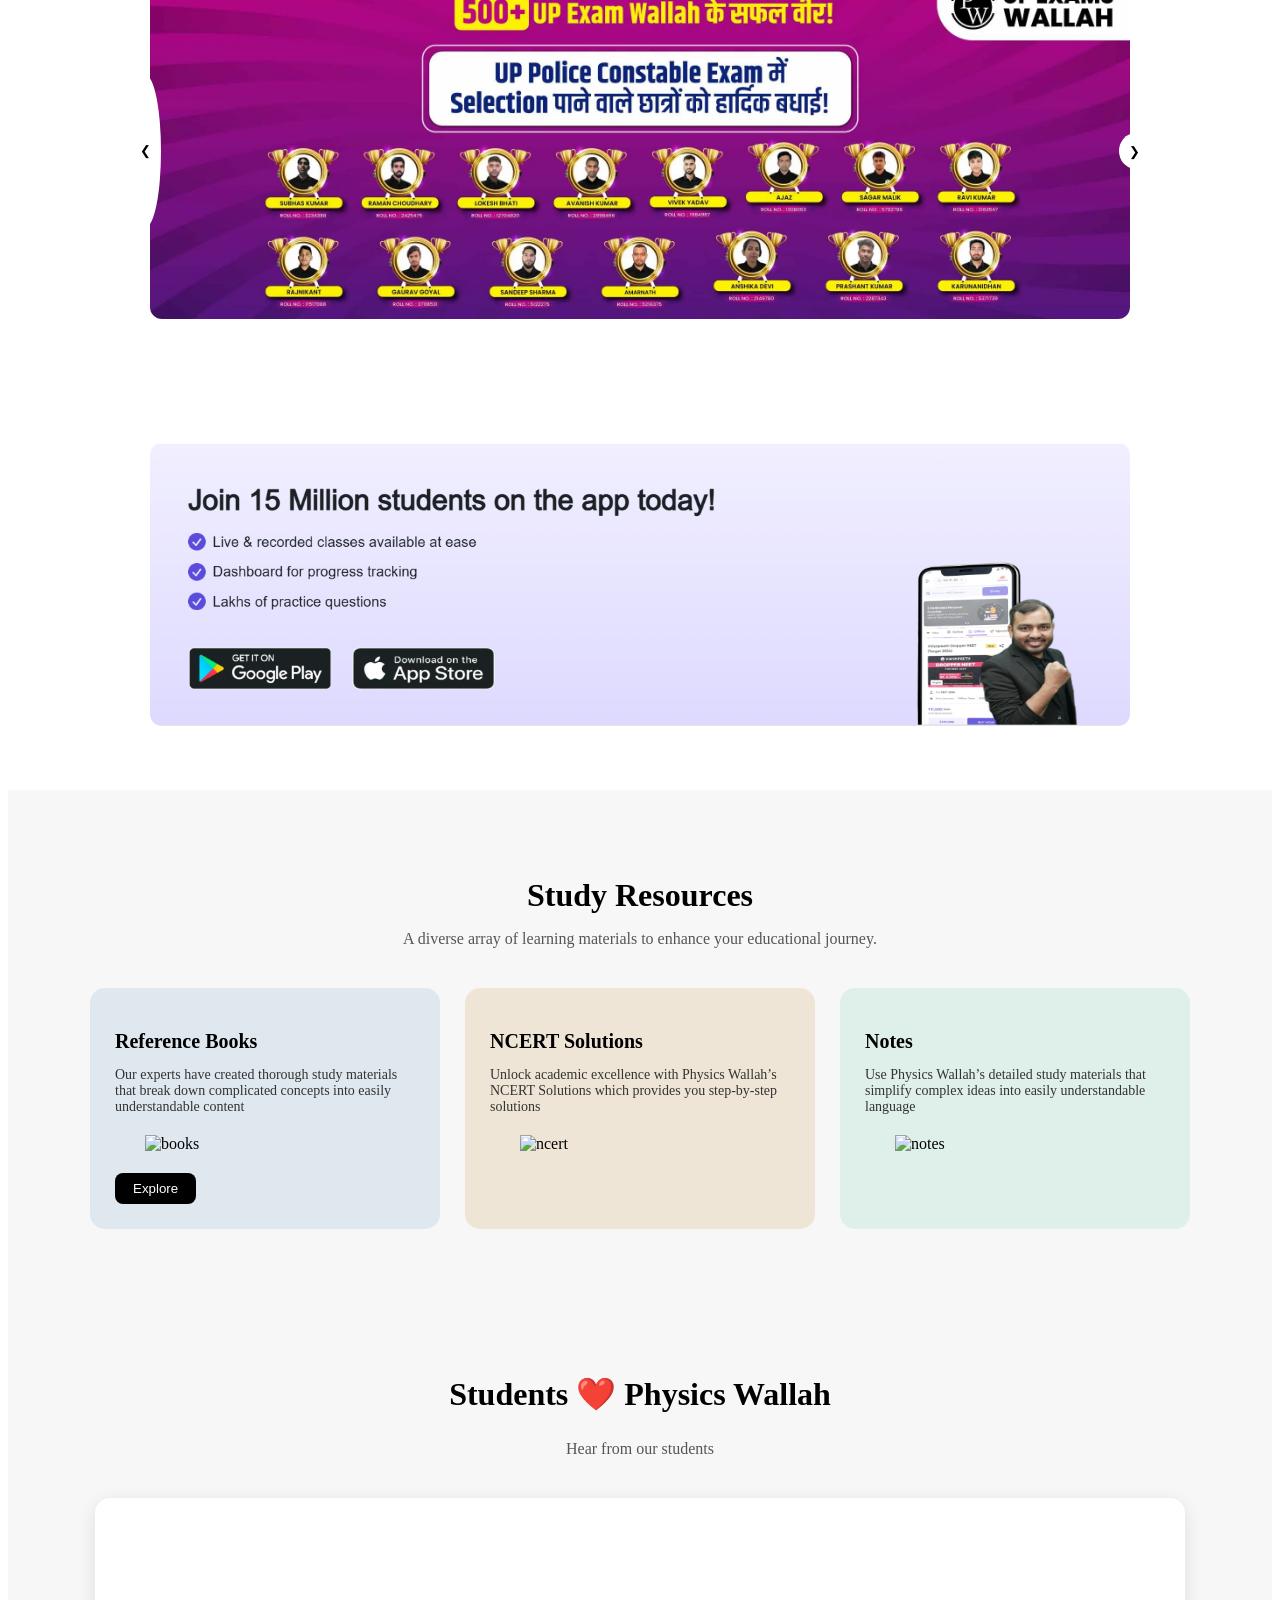
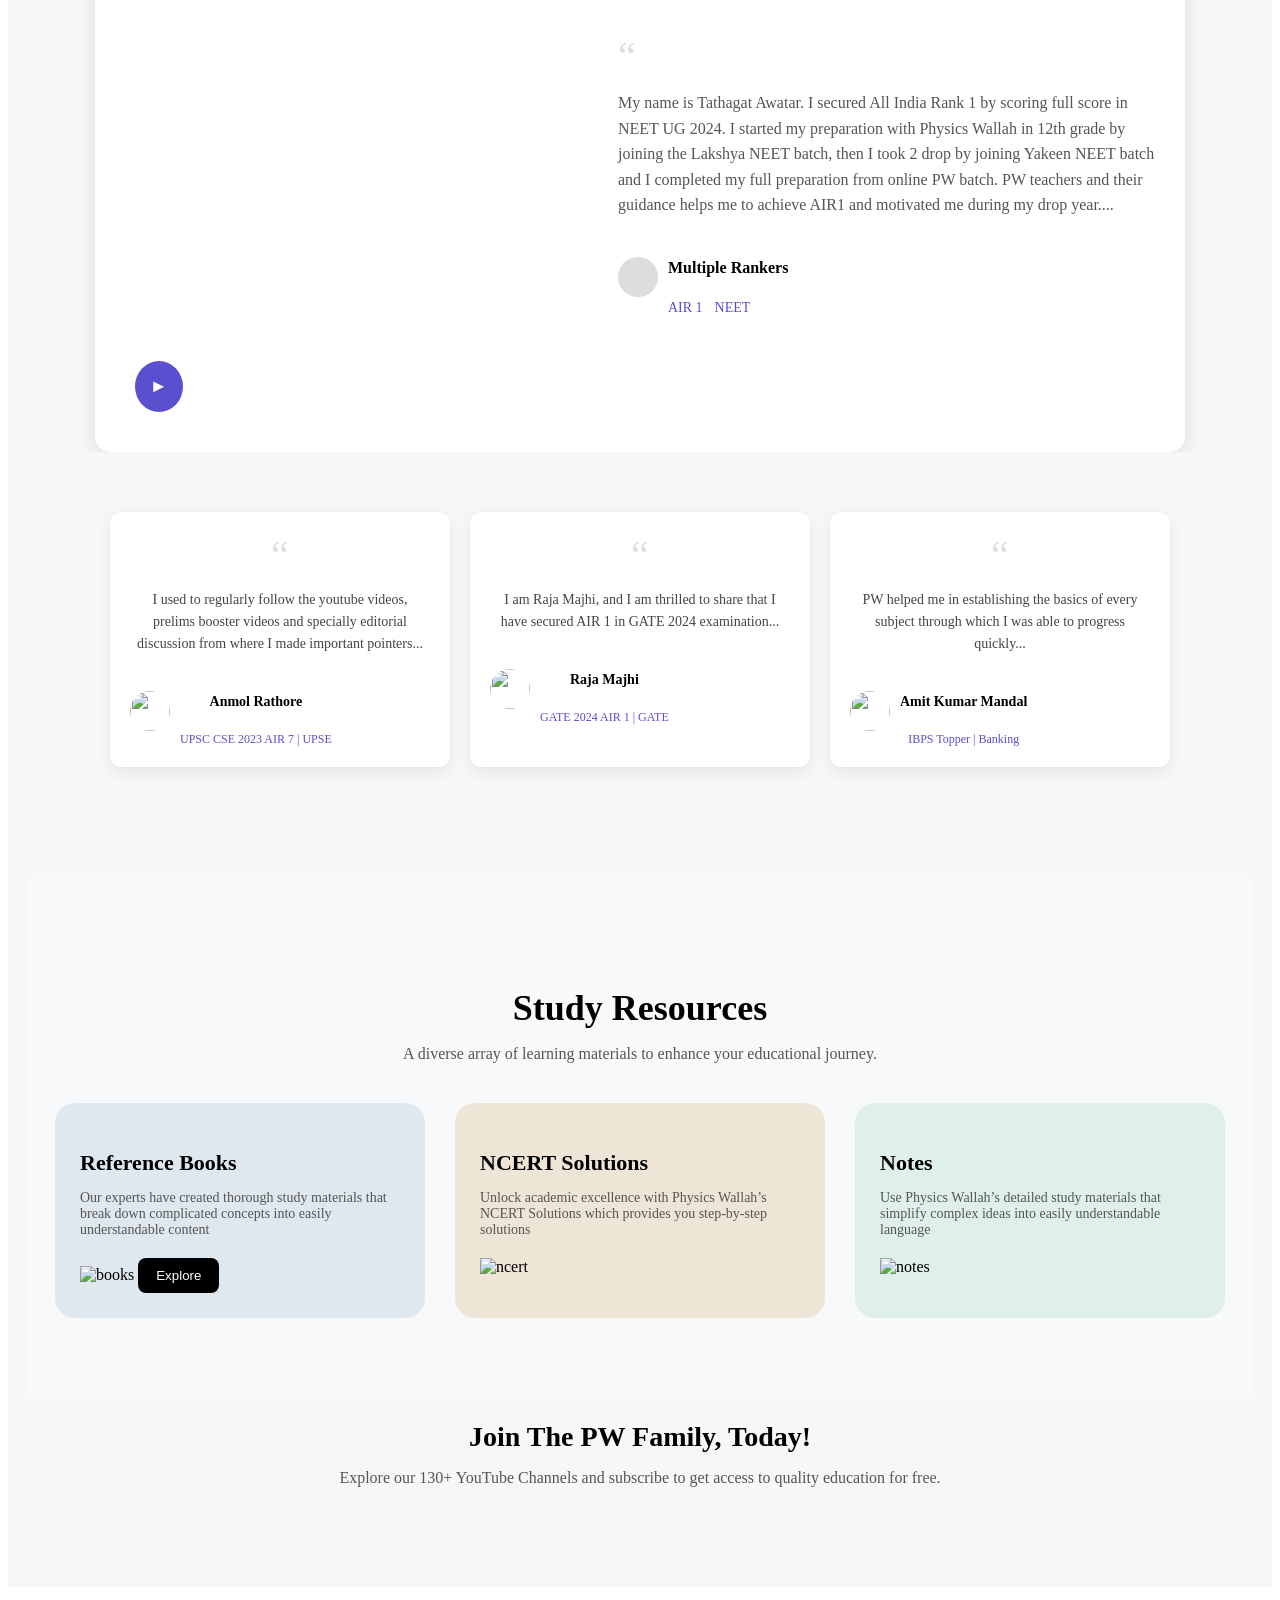
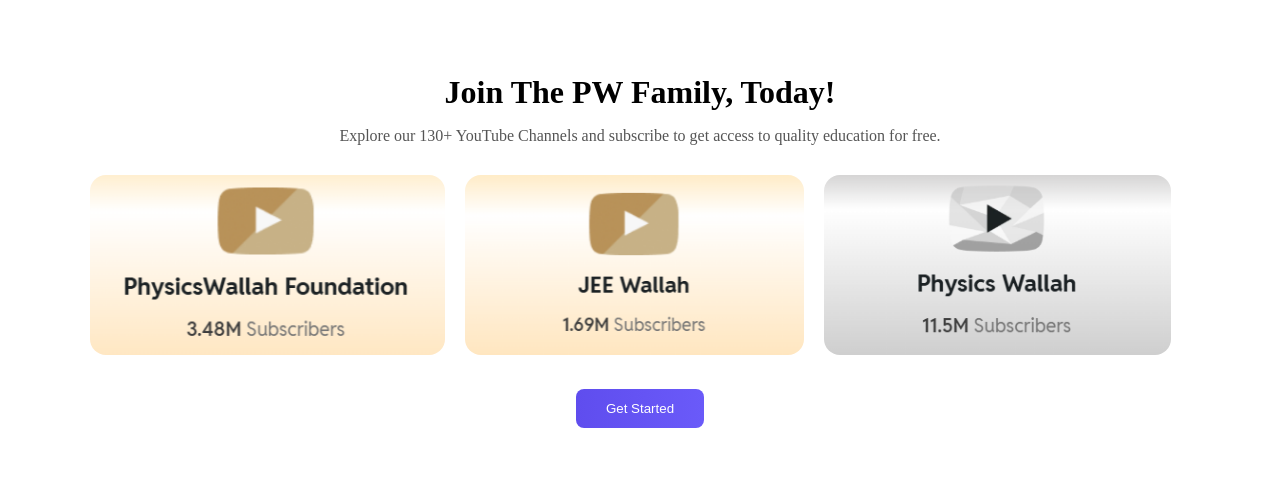
==== commit 90cbf755: "Merge branch 'main' of https://github.com/sanjh2905-pixel/PW" ====
--- a/index.html
+++ b/index.html
@@ -129,6 +129,7 @@
     <div class="explore">Explore Category →</div>
   </div>
 
+  
   <div class="card">
     <h2>IIT JEE</h2>
     <div class="tags">
@@ -514,6 +515,50 @@
 
 </section>
 
+<section class="yt-section">
+
+  <h2>Join The PW Family, Today!</h2>
+  <p>Explore our 130+ YouTube Channels and subscribe to get access to quality education for free.</p>
+
+  <div class="slider-container">
+
+    <div class="slider-track">
+
+      <div class="slide">
+        <img src="IMAGES/Screenshot 2026-04-17 170158.png" alt="">
+      </div>
+
+      <div class="slide">
+        <img src="IMAGES/Screenshot 2026-04-17 170143.png" alt="">
+      </div>
+
+      <div class="slide">
+        <img src="IMAGES/Screenshot 2026-04-17 170119.png" alt="">
+      </div>
+
+      
+
+      <!-- duplicate for smooth infinite effect -->
+      <div class="slide">
+        <img src="IMAGES/Screenshot 2026-04-17 170103.png" alt="channel">
+      </div>
+
+      <div class="slide">
+        <img src="IMAGES/Screenshot 2026-04-17 170713.png" alt="channel">
+      </div>
+
+    </div>
+
+  </div>
+
+  <button class="get-btn">Get Started</button>
+
+</section>
+
+
+
+
+
 
 </main>
 
--- a/index.css
+++ b/index.css
@@ -946,6 +946,74 @@
   transform: translateY(-8px);
 }
 
+
+.yt-section {
+  text-align: center;
+  padding: 60px 20px;
+}
+
+.yt-section h2 {
+  font-size: 32px;
+  margin-bottom: 10px;
+}
+
+.yt-section p {
+  color: #555;
+  margin-bottom: 30px;
+}
+
+/* Slider container */
+.slider-container {
+  overflow: hidden;
+  max-width: 1100px;
+  margin: auto;
+}
+
+/* Sliding track */
+.slider-track {
+  display: flex;
+  gap: 20px;
+  width: calc(300px * 6); /* total slides */
+  animation: slide 15s linear infinite;
+}
+
+/* Each slide */
+.slide {
+  min-width: 300px;
+}
+
+.slide img {
+  width: 100%;
+  height: 180px;
+  object-fit: cover;
+  border-radius: 16px;
+}
+
+/* Animation */
+@keyframes slide {
+  0% {
+    transform: translateX(0);
+  }
+  100% {
+    transform: translateX(-50%);
+  }
+}
+
+/* Button */
+.get-btn {
+  margin-top: 30px;
+  padding: 12px 30px;
+  border: none;
+  background: linear-gradient(to right, #5f4dee, #6a5af9);
+  color: white;
+  border-radius: 8px;
+  cursor: pointer;
+}
+
+
+
+
+
 @media(max-width:320px){
 
 
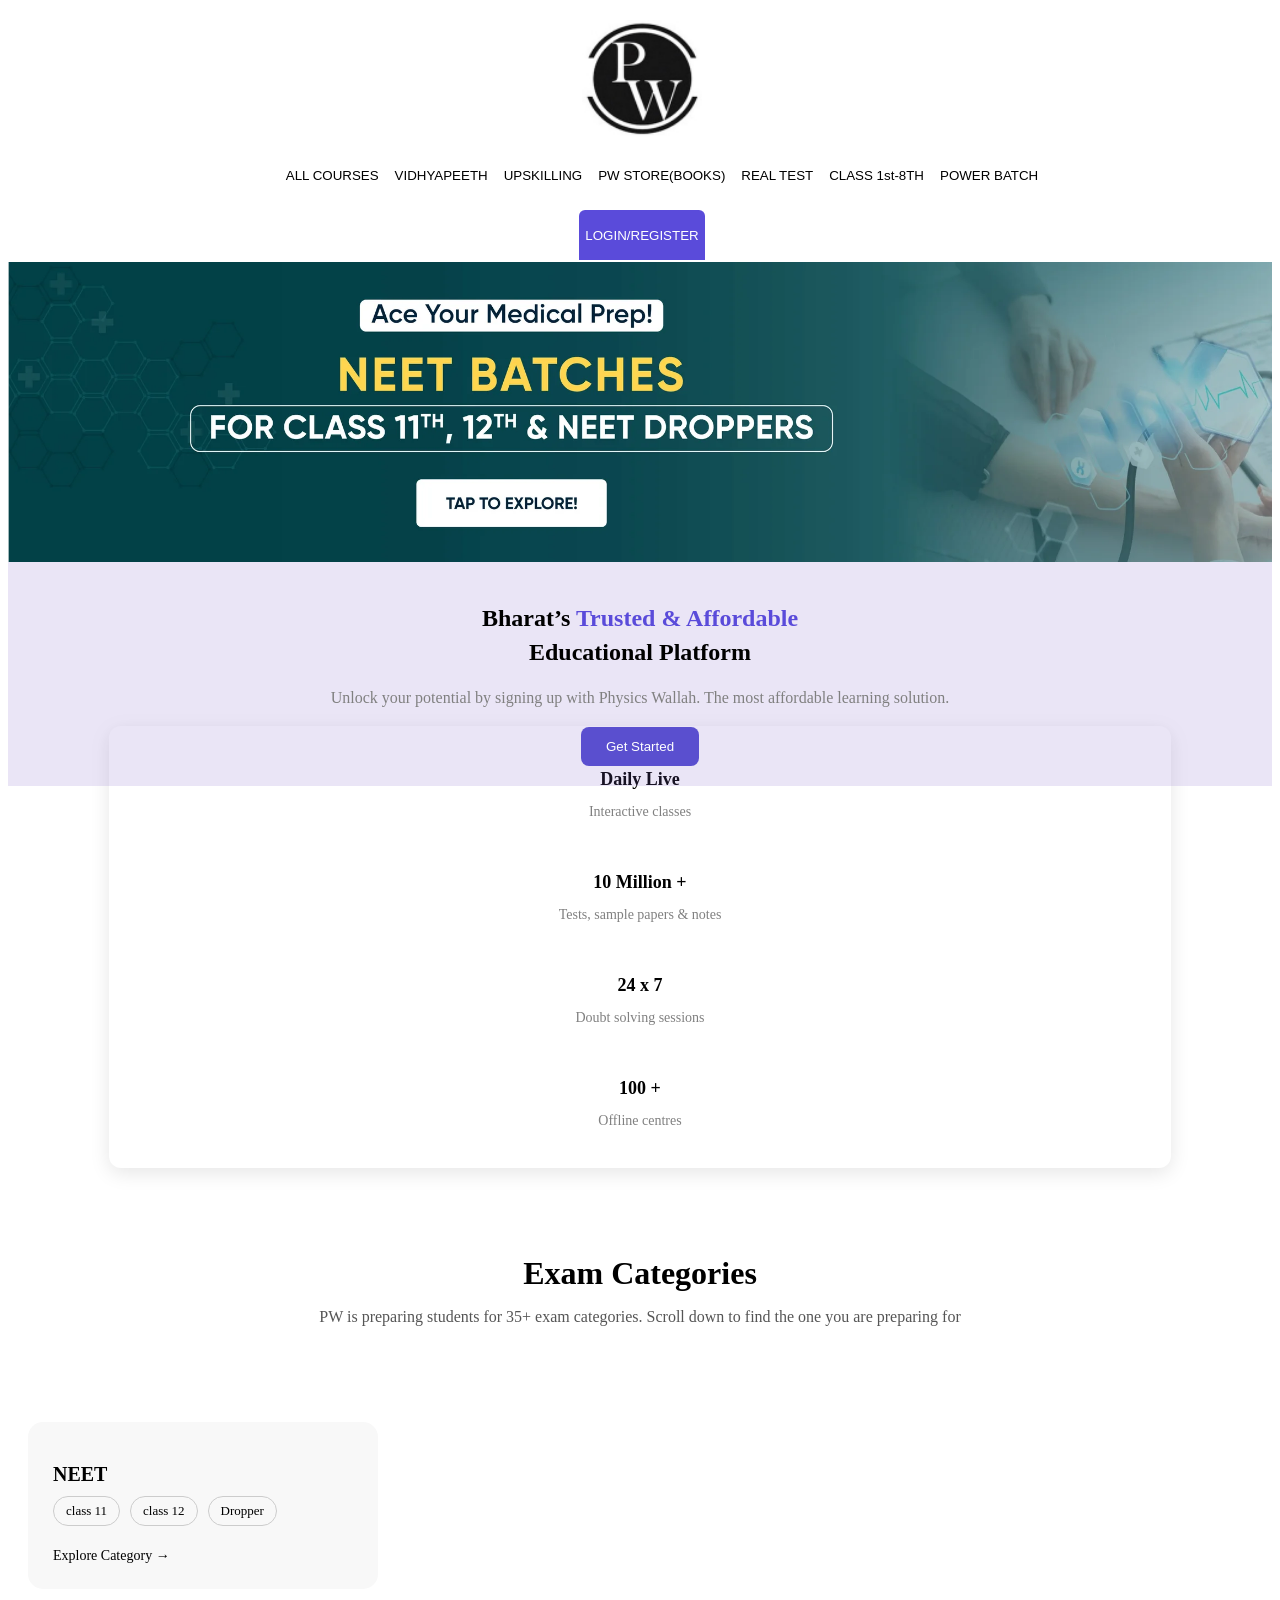
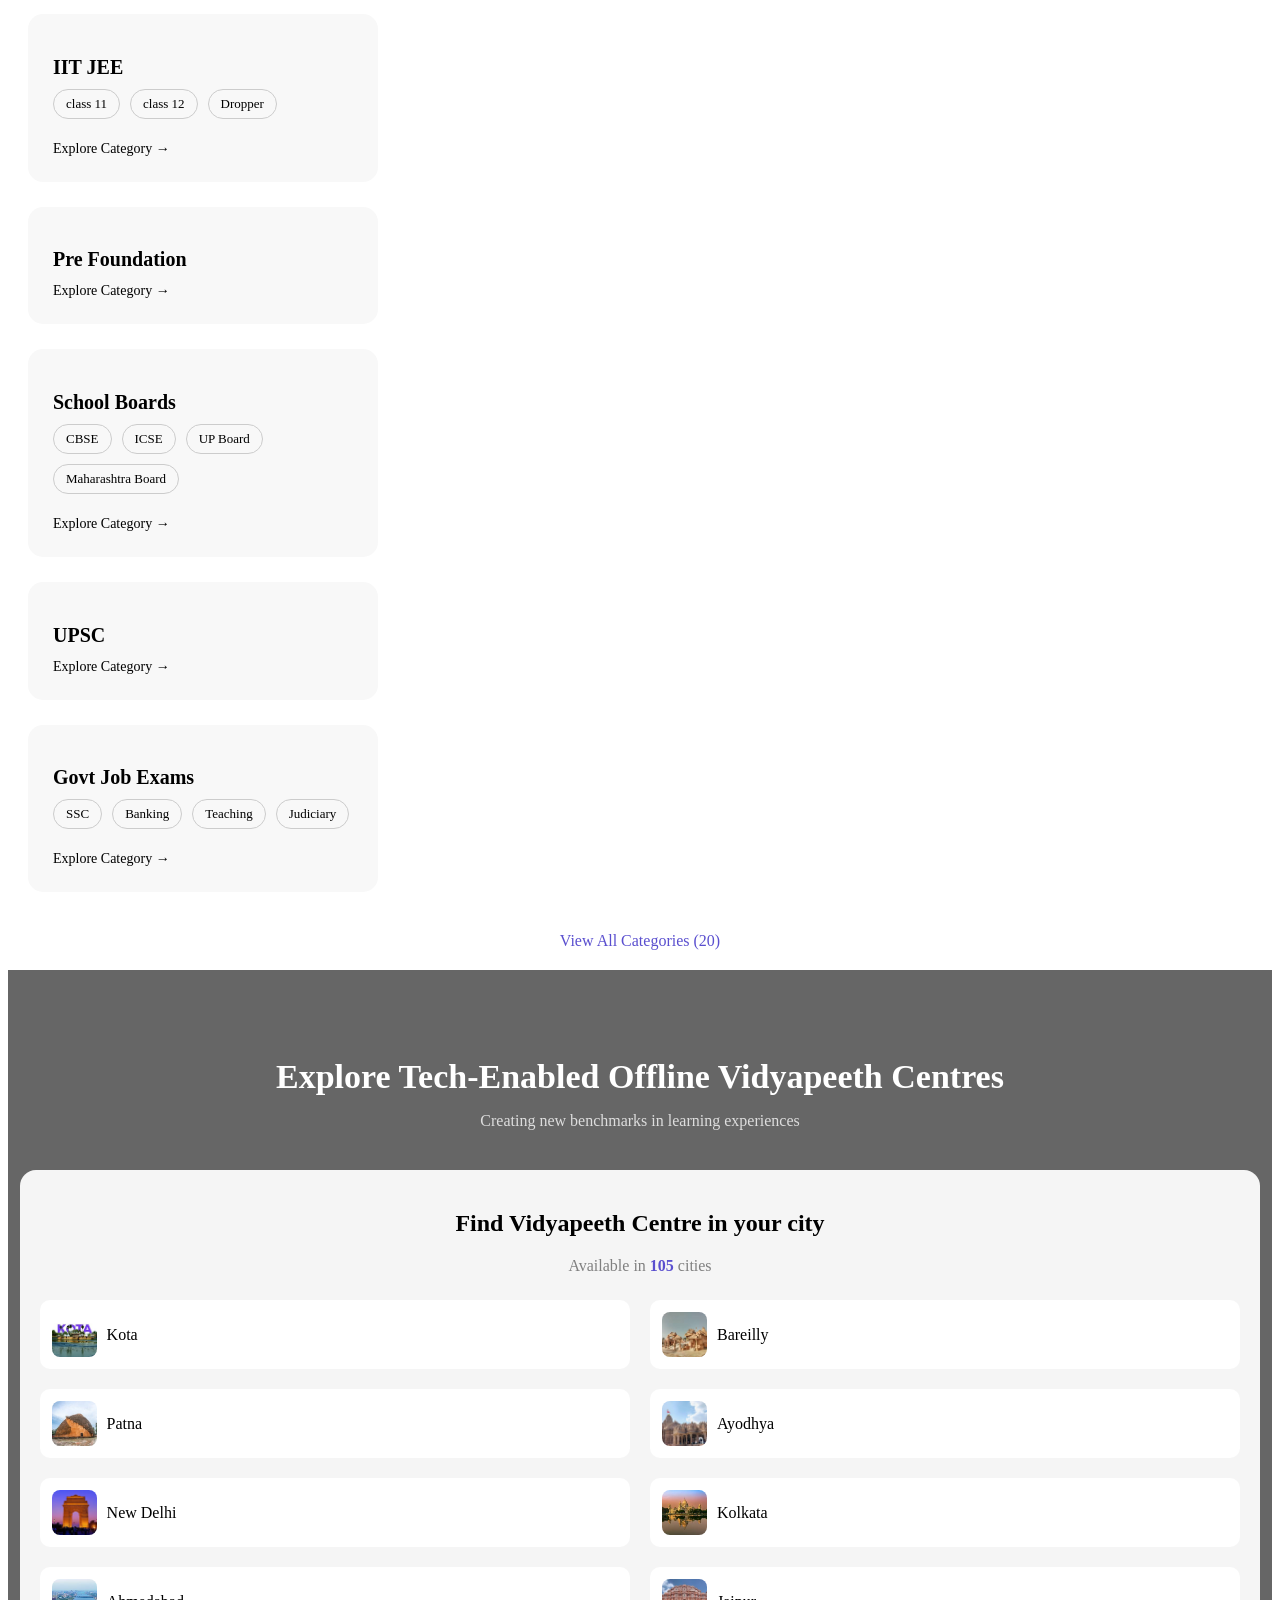
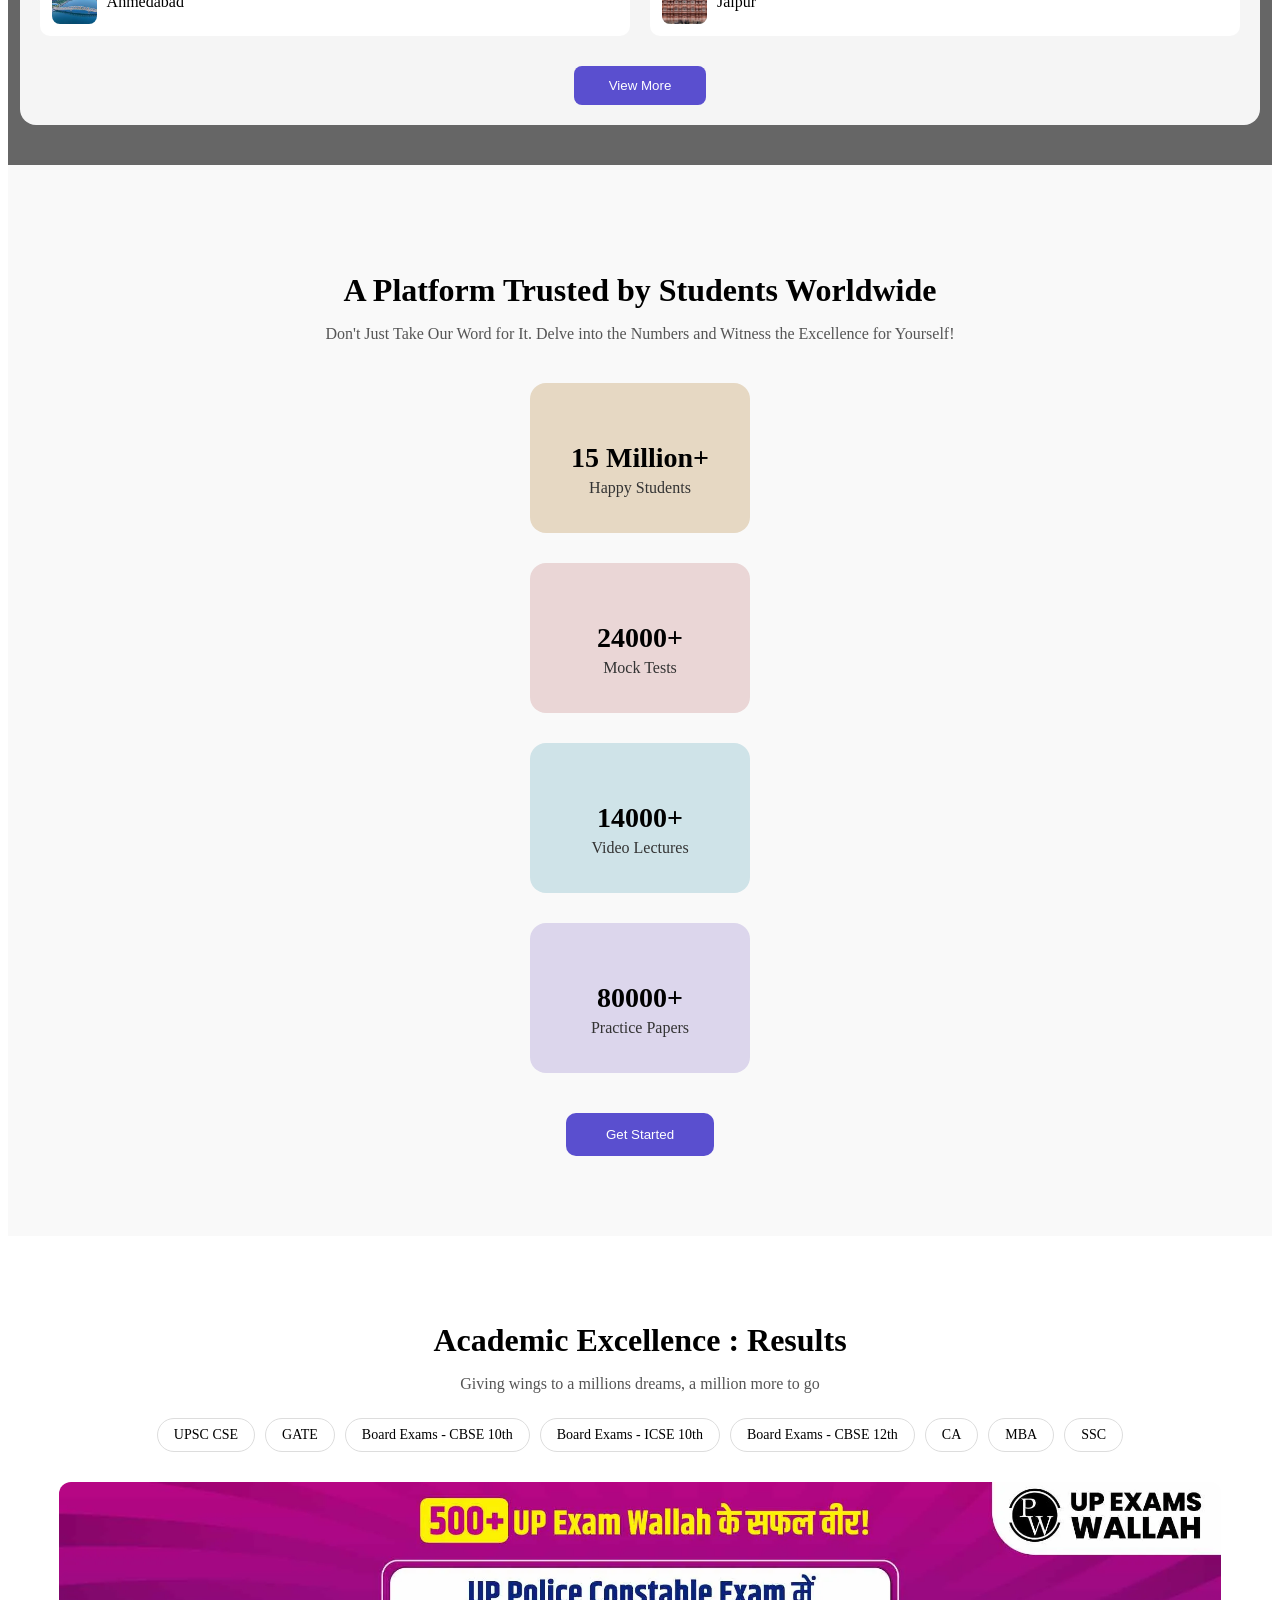
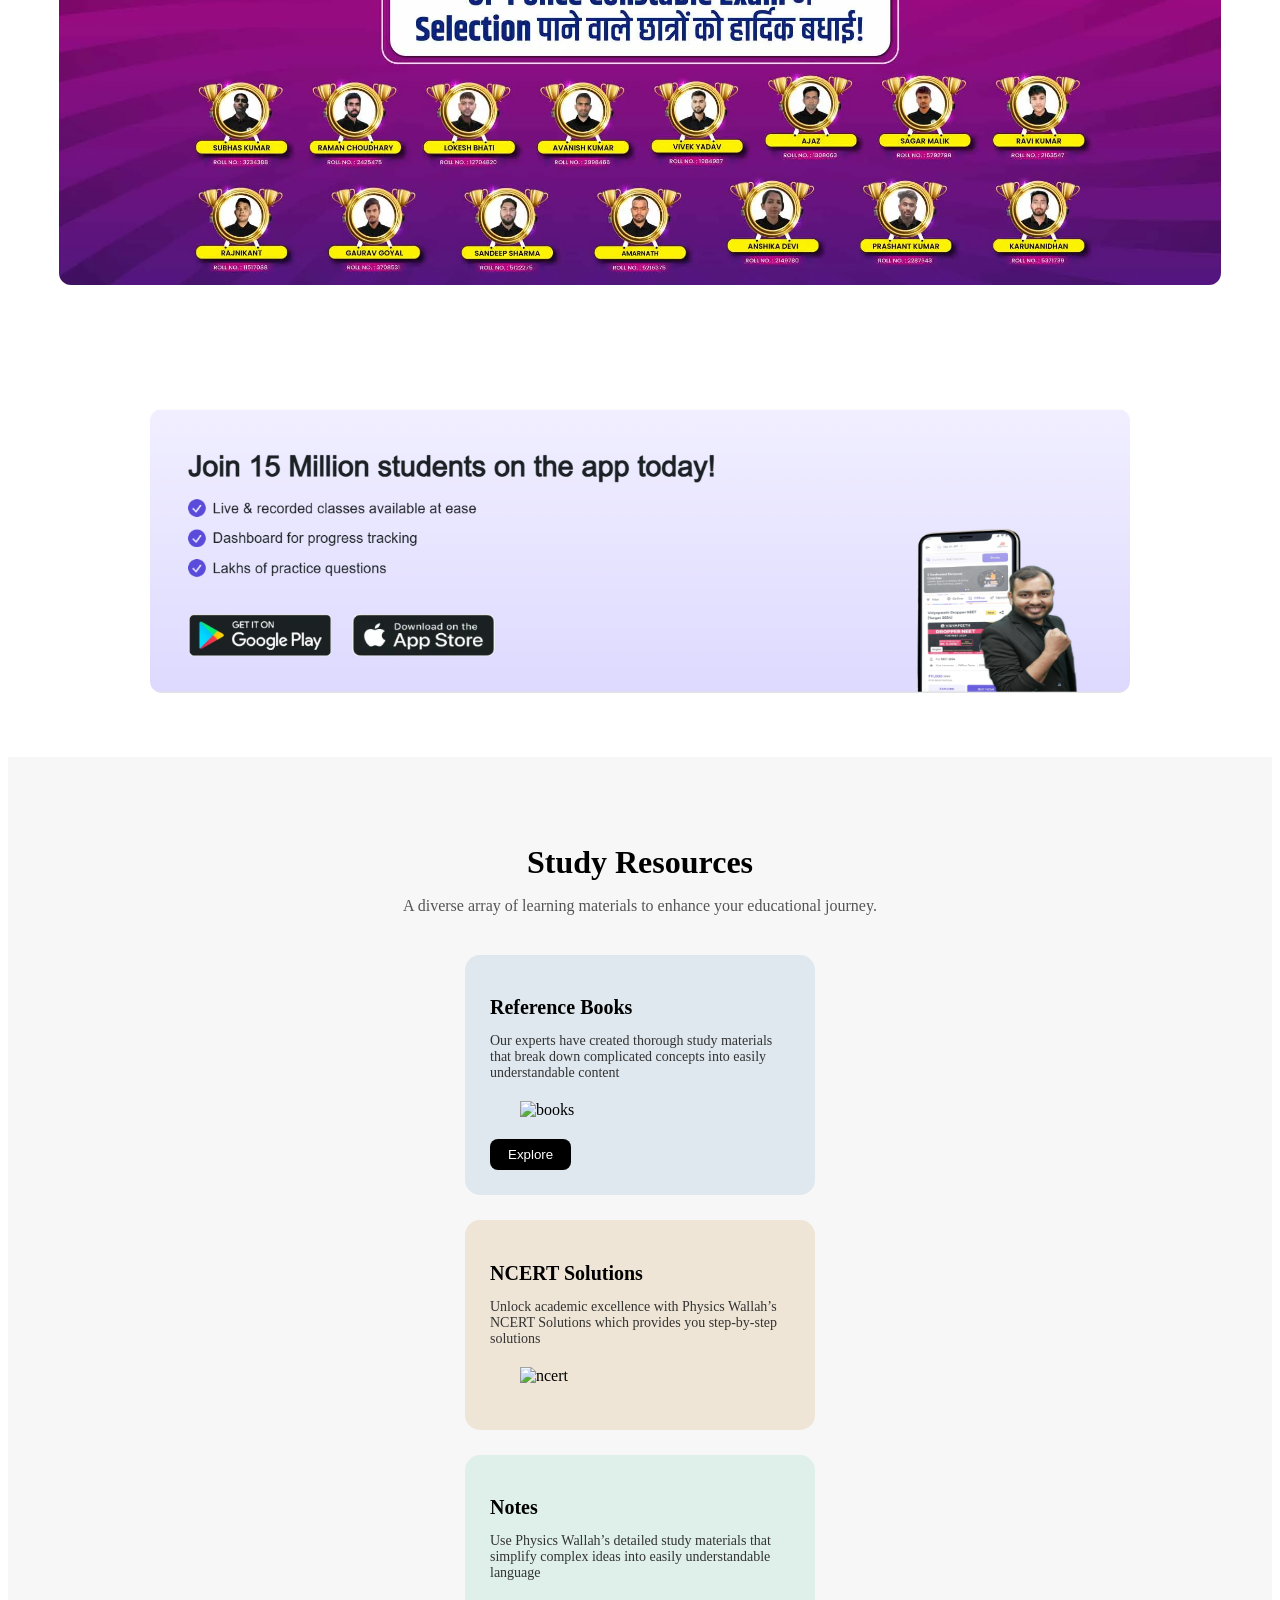
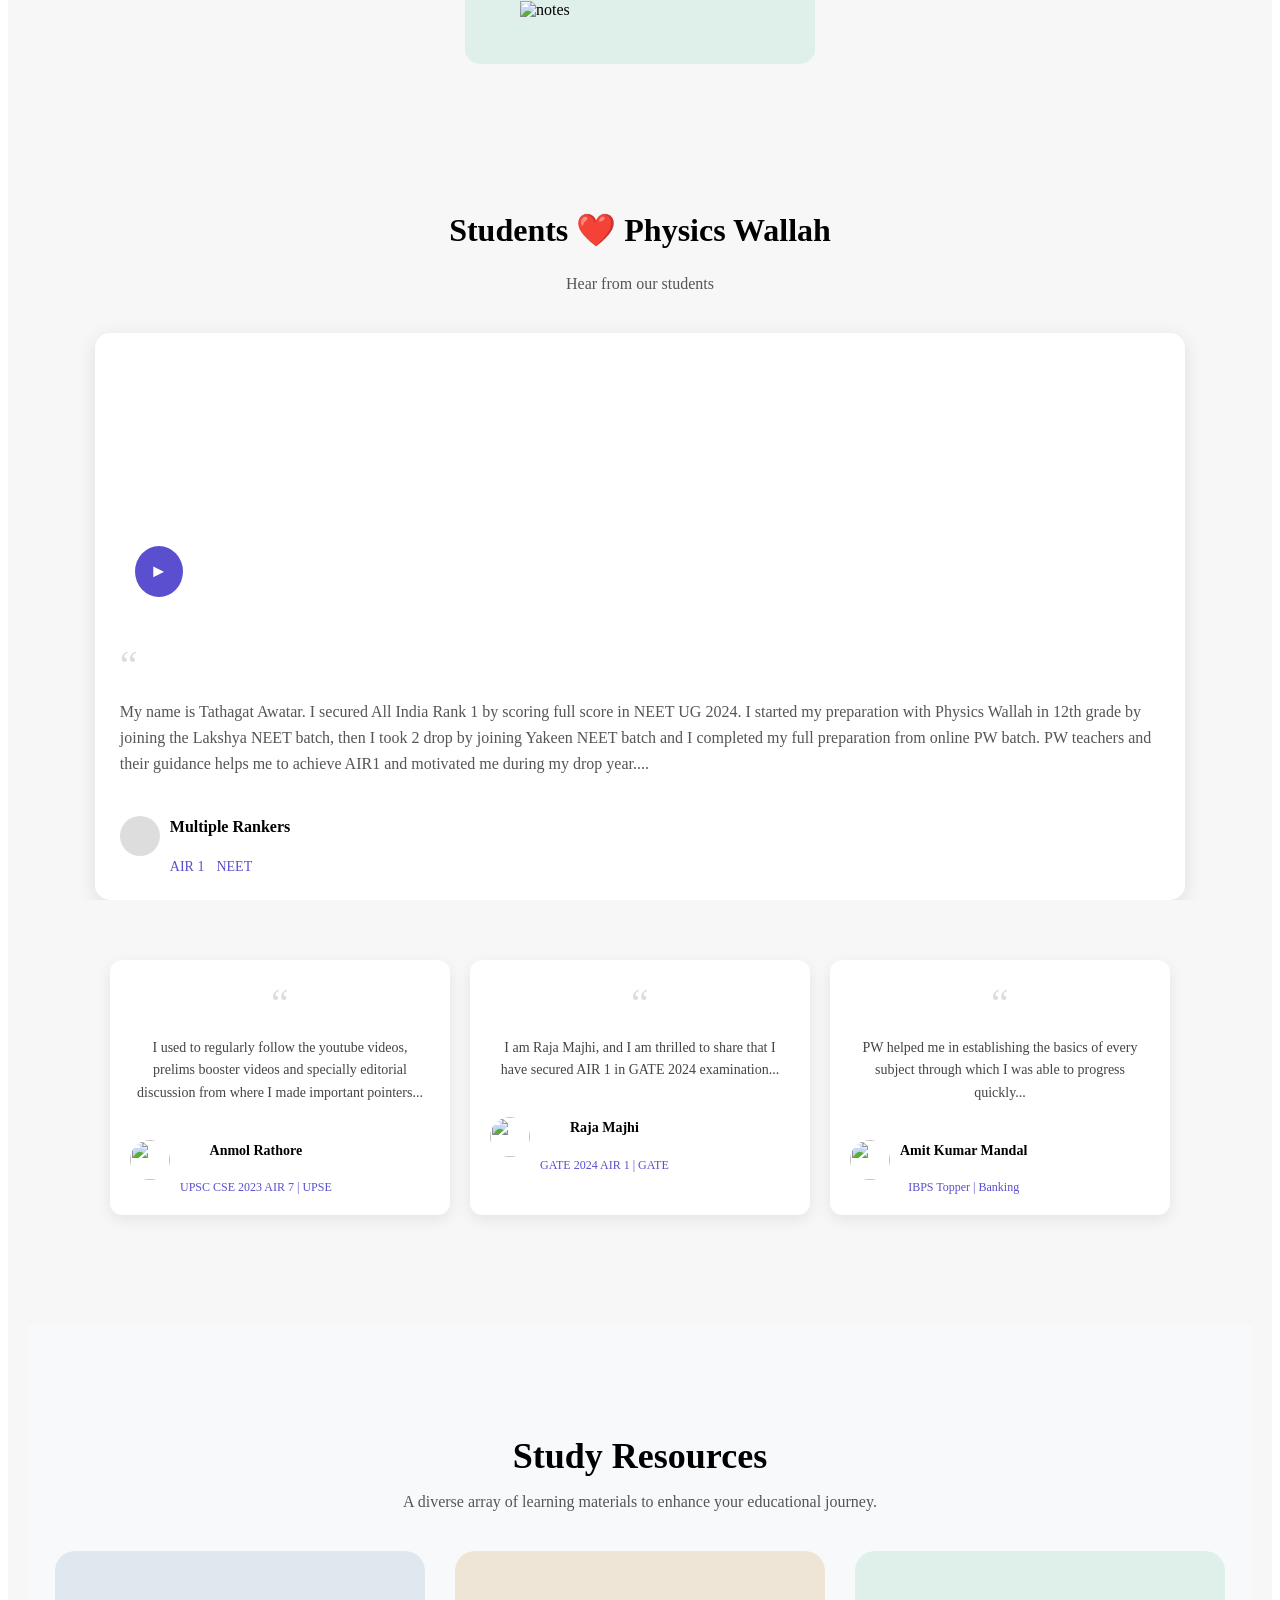
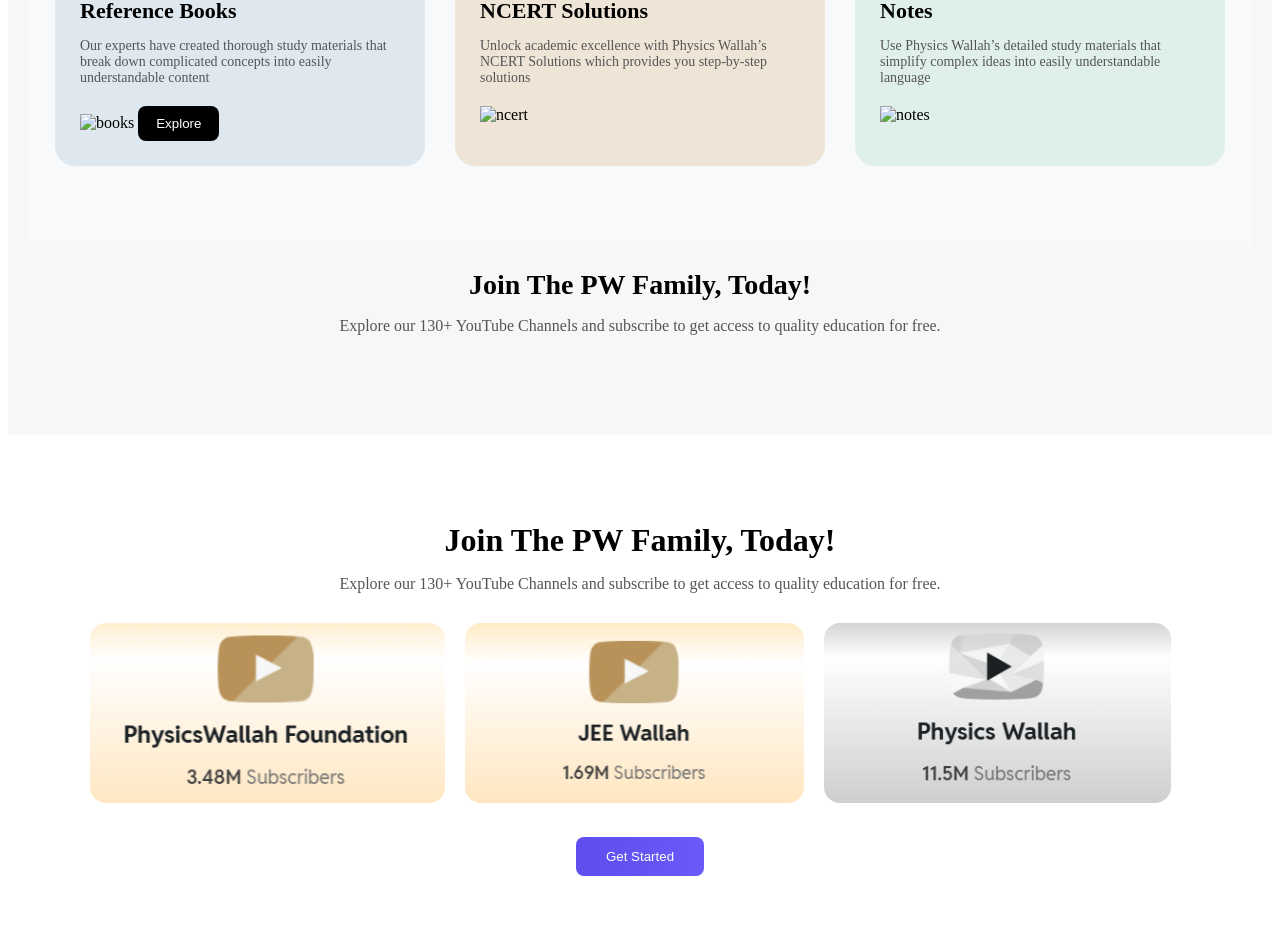
==== commit ee45eeab: "modified" ====
--- a/index.html
+++ b/index.html
@@ -555,7 +555,8 @@
 
 </section>
 
-
+<label for="check"><i class="fa-solid fa-bars"></i></label>
+<input type="checkbox" id="check">
 
 
 
--- a/index.css
+++ b/index.css
@@ -1010,15 +1010,160 @@
   cursor: pointer;
 }
 
-
-
-
-
-@media(max-width:320px){
-
-
-
-
-
-  #check:checked~
+label {
+  font-size: 24px;
+  cursor: pointer;
+  display: none;
+}
+
+#check {
+  display: none;
+}
+
+
+
+
+
+/* ================= MOBILE RESPONSIVE ================= */
+@media (max-width: 768px) {
+
+  .mainoption {
+    display: none;
+    flex-direction: column;
+    background: white;
+    width: 100%;
+    text-align: center;
+    padding: 20px 0;
+  }
+
+  /* SHOW MENU WHEN CHECKBOX IS CLICKED */
+  #check:checked ~ #navbr .mainoption {
+    display: flex;
+  }
+
+}
+
+
+  #navbr {
+    flex-direction: column;
+    align-items: center;
+    position: relative;
+  }
+
+  #navbr img {
+    width: 120px;
+    margin: 10px 0;
+  }
+
+  .btn {
+    margin-top: 10px;
+  }
+
+
+  label {
+    display: block;
+    position: absolute;
+    left: 20px;
+    top: 20px;
+  }
+  /* HERO SECTION */
+  .hero {
+    flex-direction: column;
+    padding: 20px;
+    text-align: center;
+  }
+
+  .hero-left {
+    width: 100%;
+  }
+
+  .hero-left h1 {
+    font-size: 24px;
+  }
+
+  /* REMOVE FLOATING PEOPLE ON MOBILE */
+  .person {
+    display: none;
+  }
+
+  /* FEATURES */
+  .feature-box {
+    flex-direction: column;
+    gap: 20px;
+  }
+
+  .feature {
+    width: 100%;
+  }
+
+  .divider {
+    display: none;
+  }
+
+  /* CATEGORY GRID */
+  .categories {
+    grid-template-columns: 1fr;
+    padding: 20px;
+  }
+
+  /* OFFLINE SECTION */
+  .offline {
+    height: auto;
+  }
+
+  .offline-box {
+    width: 95%;
+    padding: 20px;
+  }
+
+  .city-grid {
+    grid-template-columns: repeat(2, 1fr);
+  }
+
+  /* STATS */
+  .stats-container {
+    flex-direction: column;
+    align-items: center;
+  }
+
+  /* RESULTS */
+  .result-banner {
+    width: 95%;
+  }
+
+  .arrow {
+    display: none;
+  }
+
+  /* RESOURCES */
+  .resource-cards {
+    flex-direction: column;
+    align-items: center;
+  }
+
+  /* TESTIMONIAL */
+  .testimonial-card {
+    flex-direction: column;
+  }
+
+  .video-box,
+  .testimonial-content {
+    width: 100%;
+  }
+
+  iframe {
+    width: 100%;
+    height: 250px;
+  }
+
+  /* SLIDER */
+  .slider-track {
+    animation: none;
+    overflow-x: scroll;
+  }
+
+  .slide {
+    min-width: 250px;
+  }
+
 }
